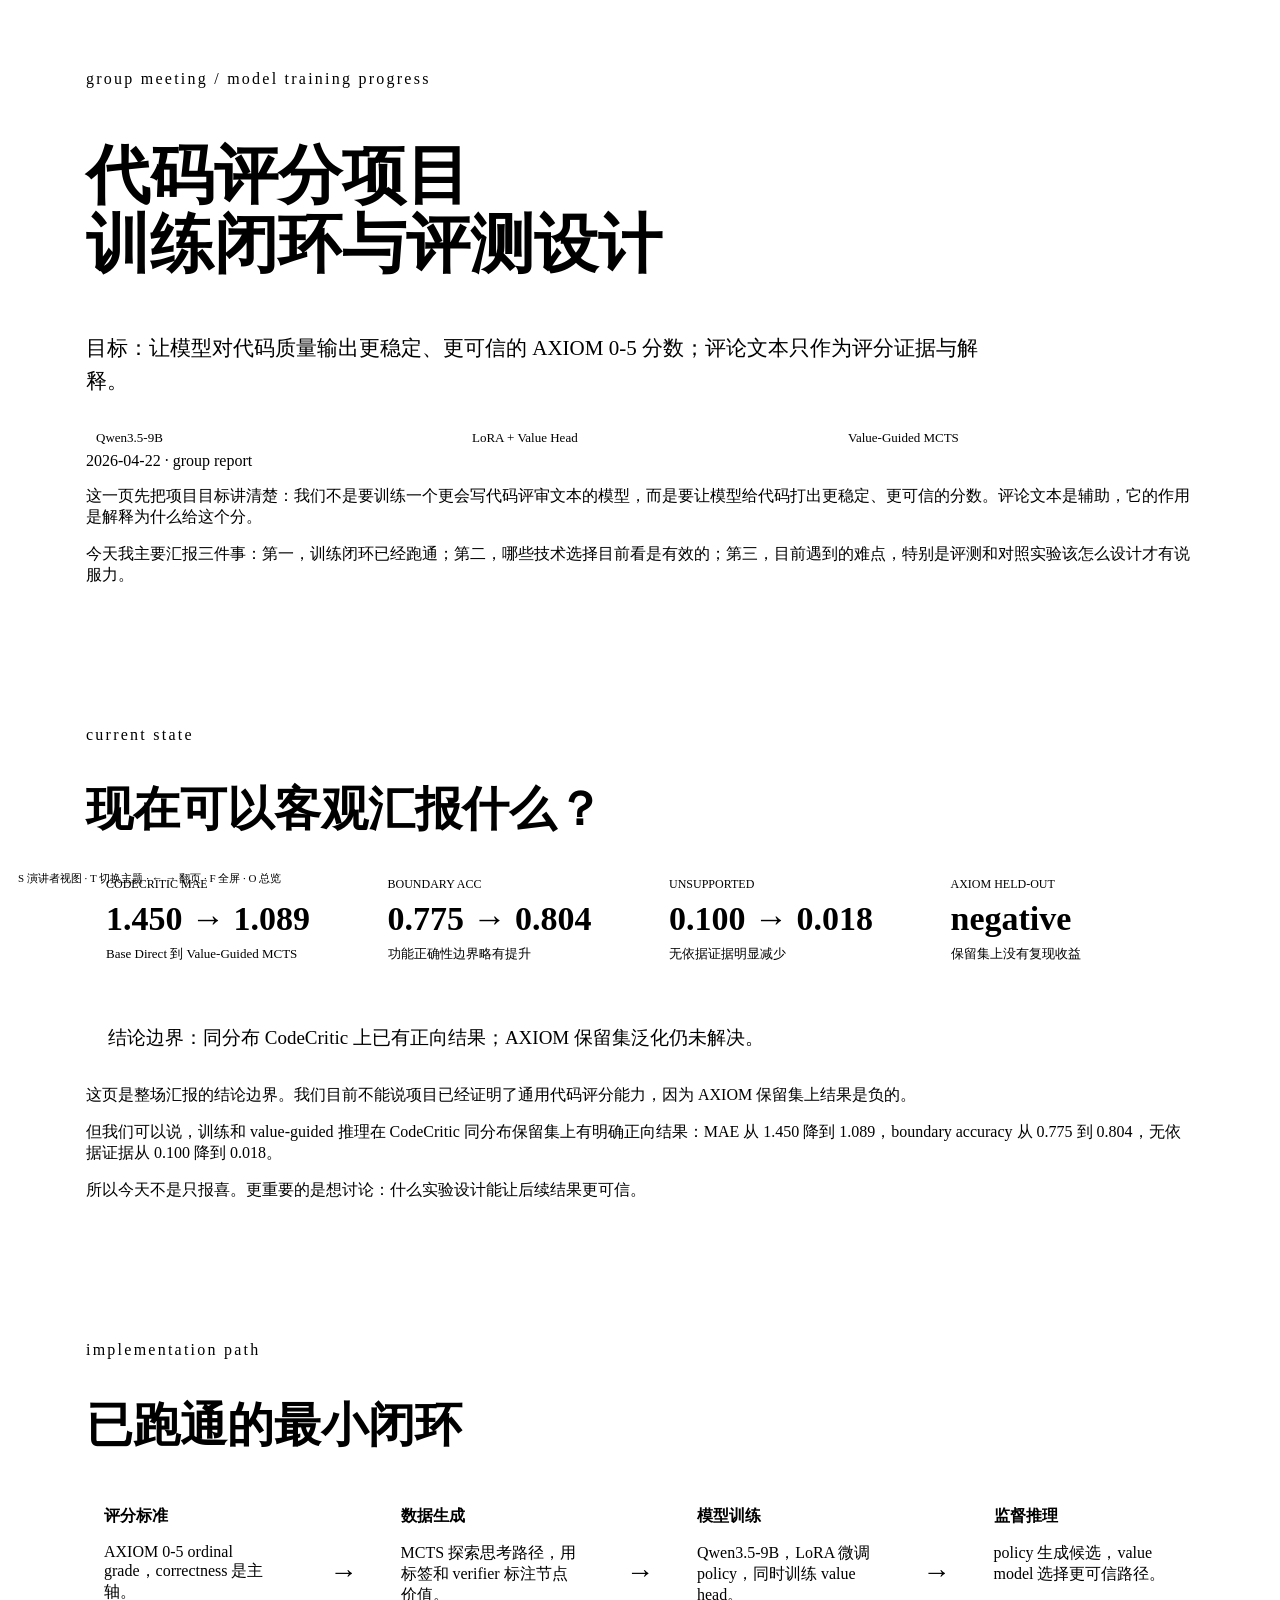
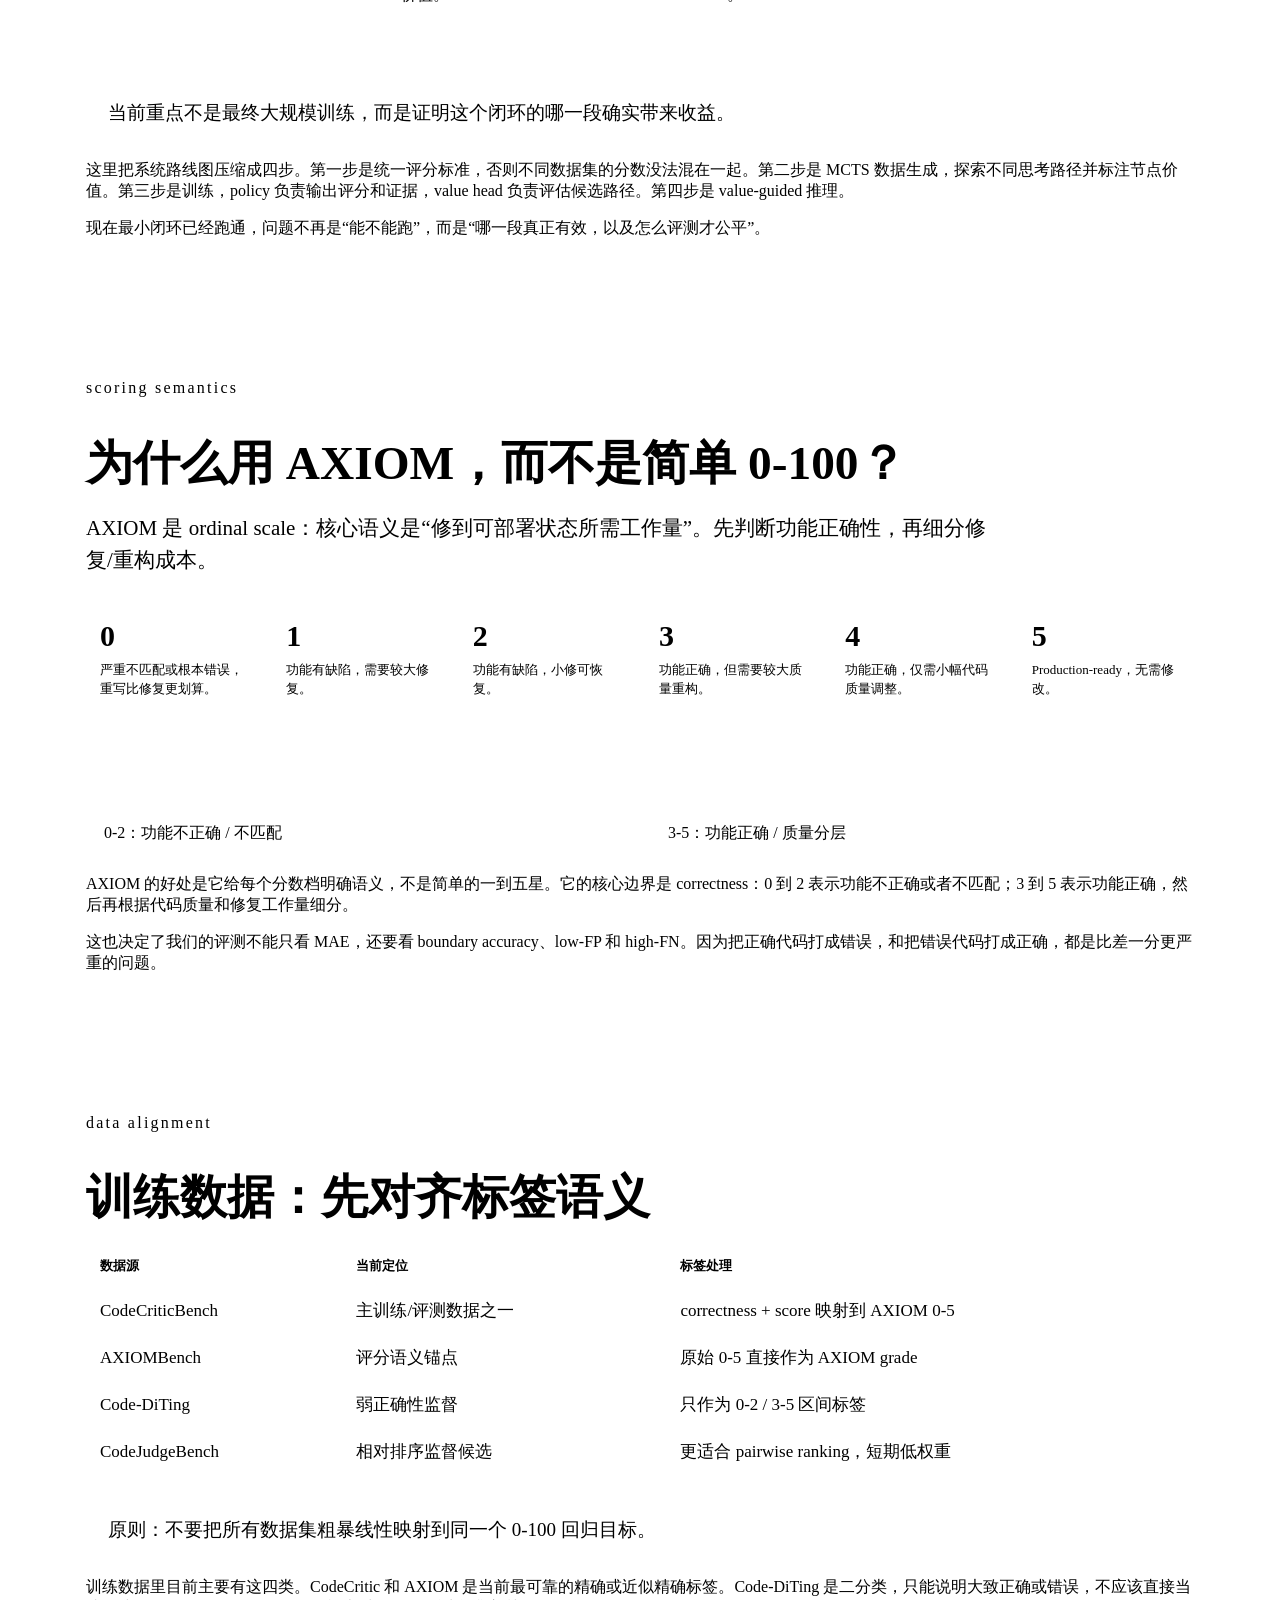
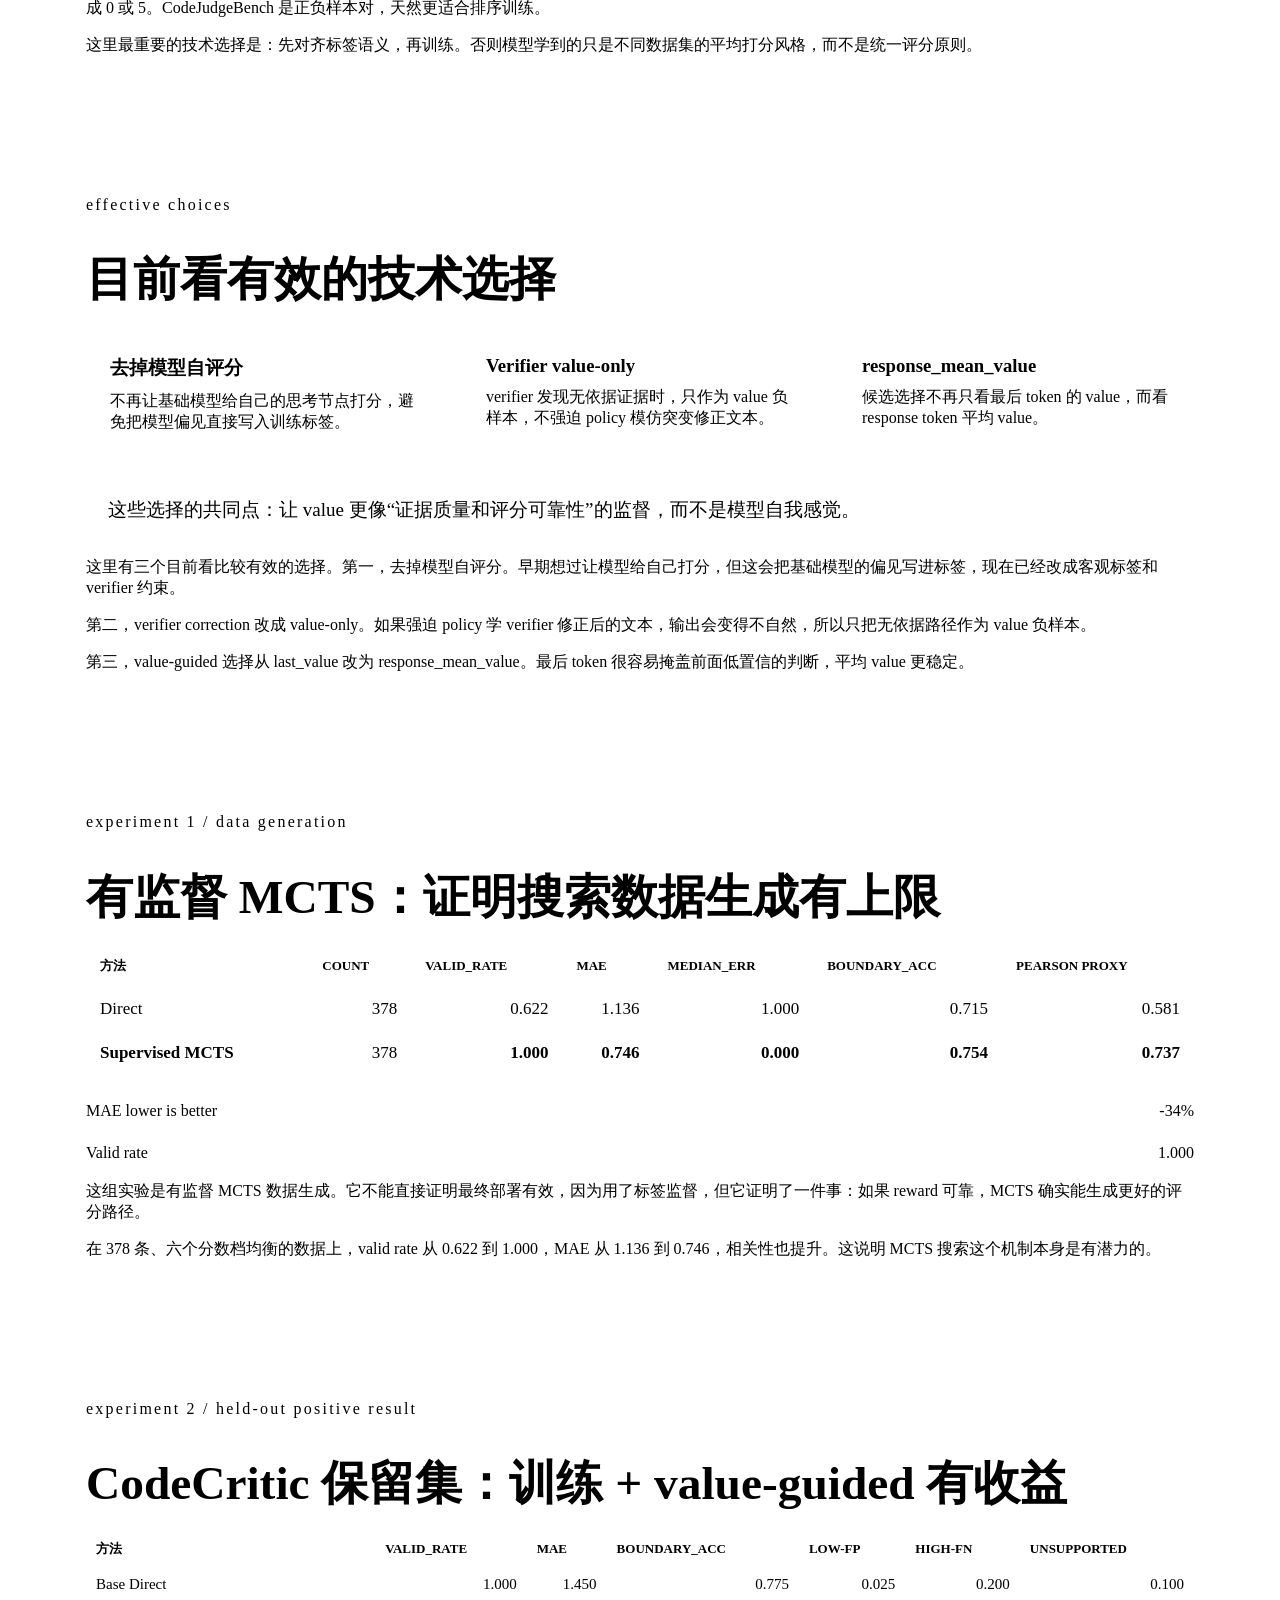
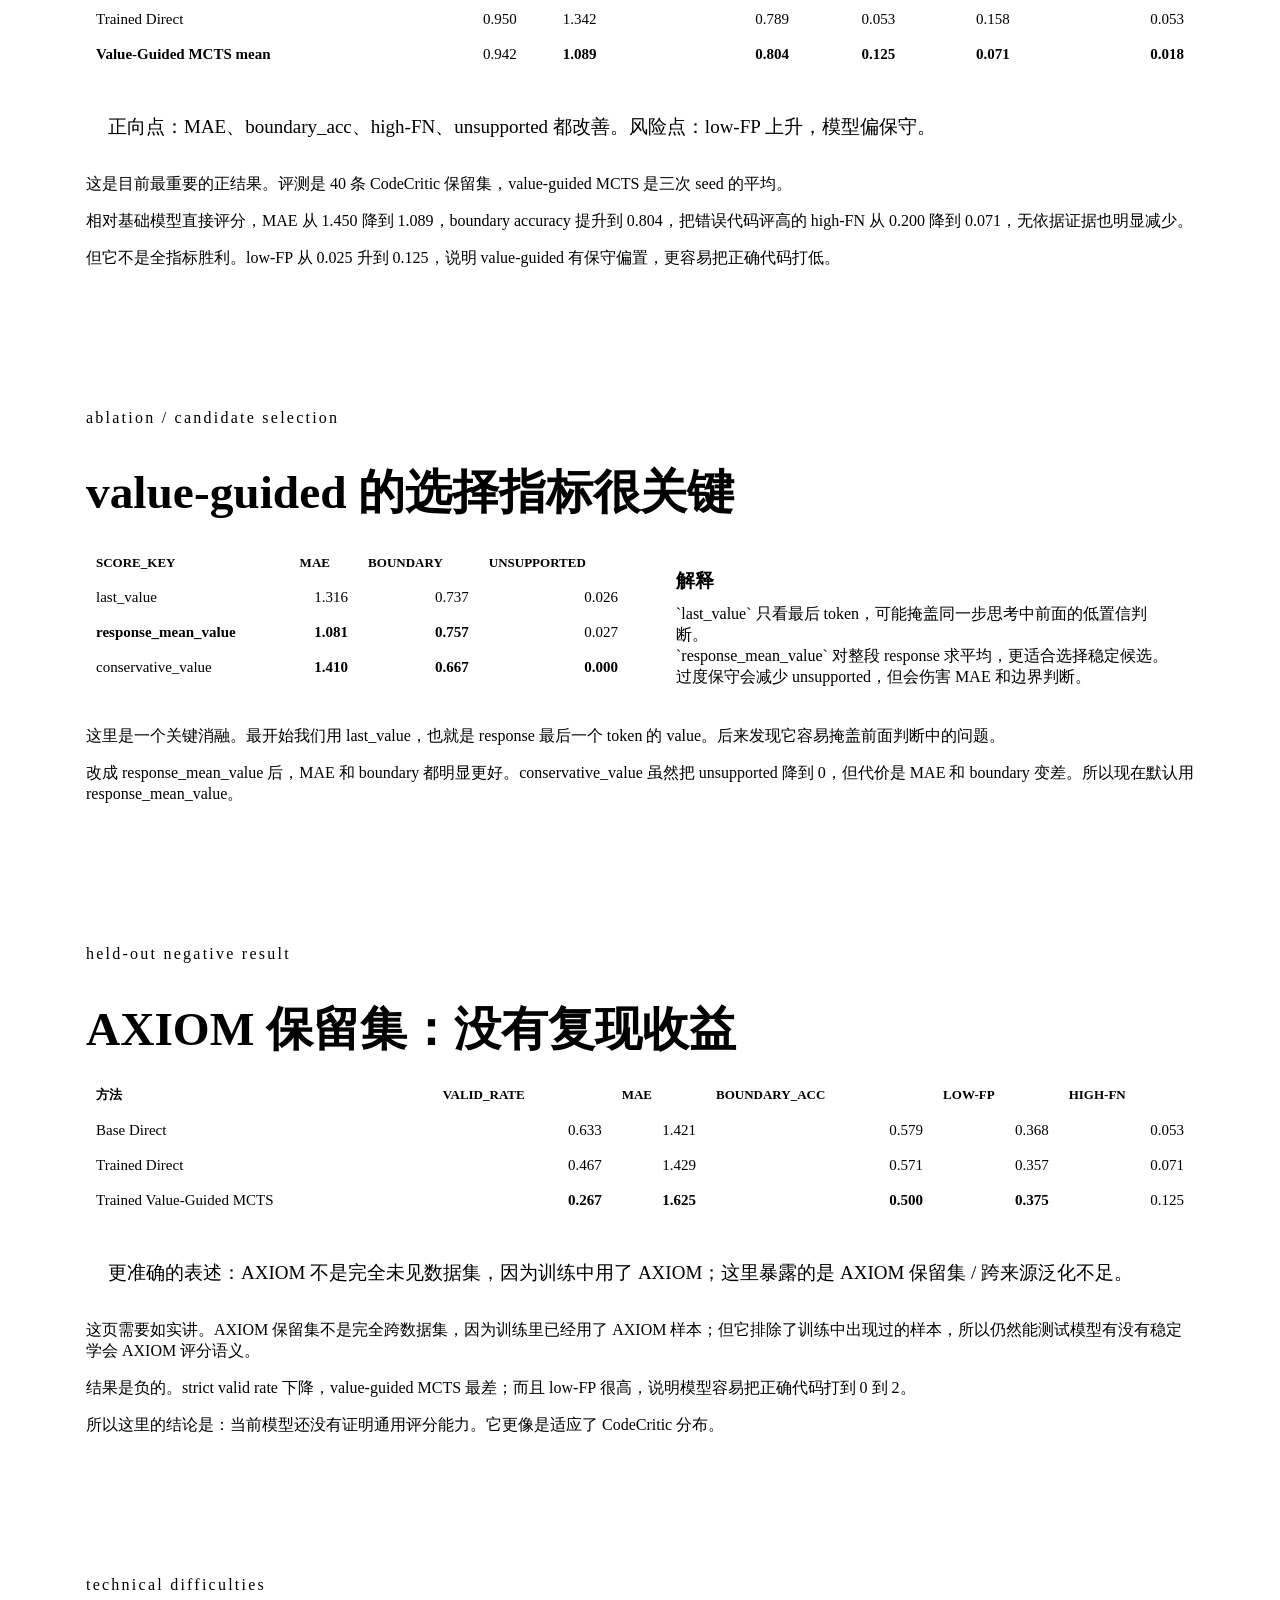
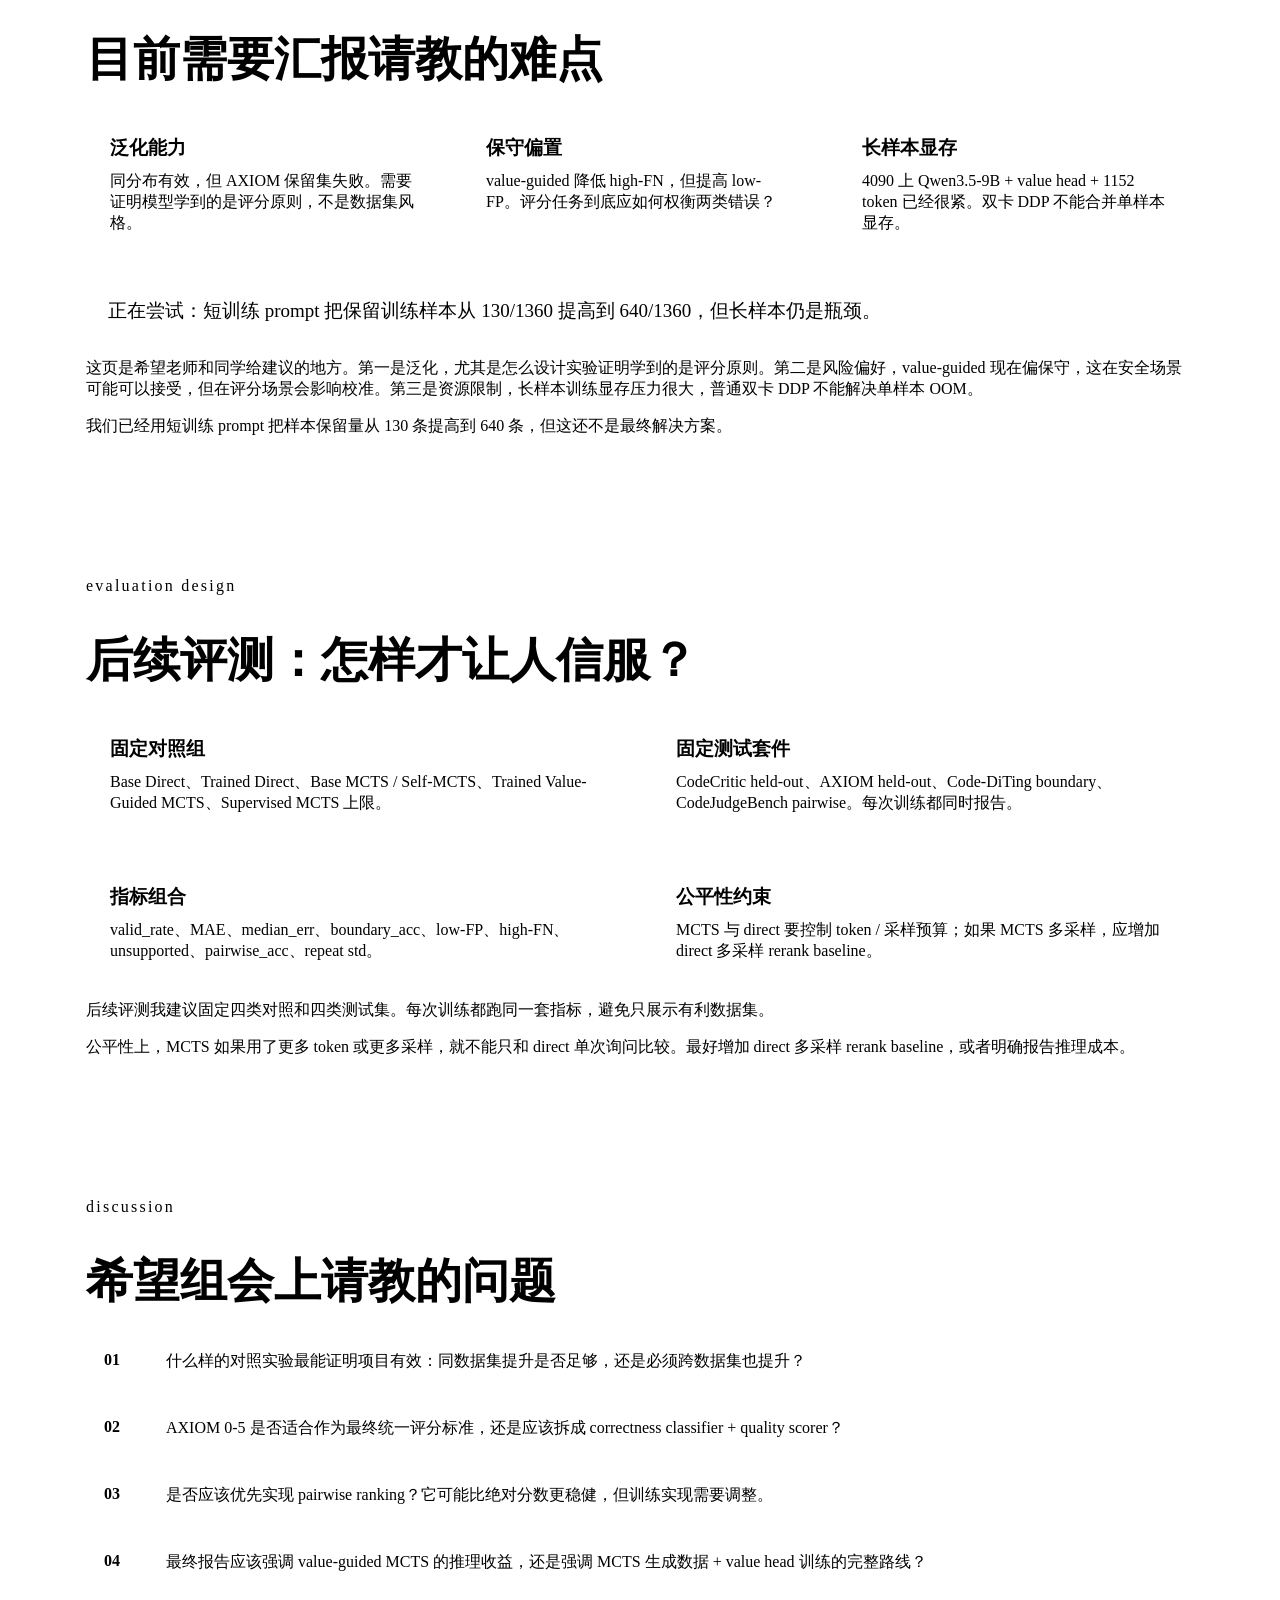
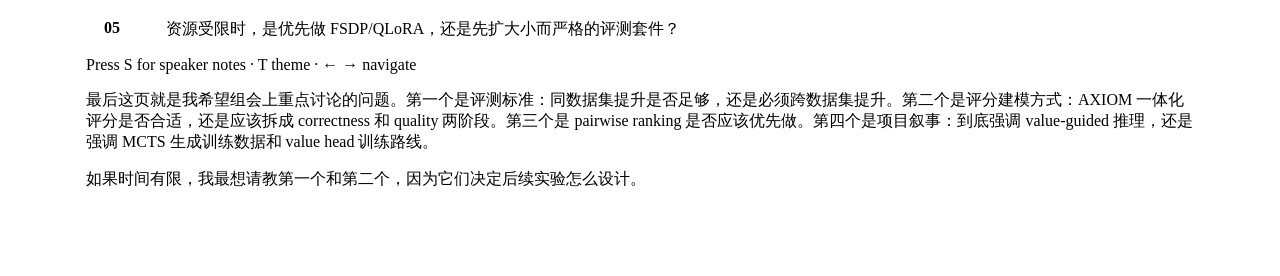
==== docs/group_meeting_slides_20260422/index.html @ 683f6114 "docs: add group meeting html slides" ====
<!DOCTYPE html>
<html lang="zh-CN" data-themes="engineering-whiteprint,corporate-clean,academic-paper,blueprint,tokyo-night">
<head>
<meta charset="utf-8">
<meta name="viewport" content="width=device-width,initial-scale=1">
<title>代码评分项目组会汇报 · 2026-04-22</title>
<link rel="stylesheet" href="../../.agents/skills/html-ppt/assets/fonts.css">
<link rel="stylesheet" href="../../.agents/skills/html-ppt/assets/base.css">
<link rel="stylesheet" id="theme-link" href="../../.agents/skills/html-ppt/assets/themes/engineering-whiteprint.css">
<link rel="stylesheet" href="../../.agents/skills/html-ppt/assets/animations/animations.css">
<link rel="stylesheet" href="style.css">
</head>
<body class="tpl-code-score-report">
<div class="deck">

  <section class="slide" data-title="Cover">
    <p class="kicker">group meeting / model training progress</p>
    <h1 class="h1 anim-fade-up" data-anim="fade-up">代码评分项目<br><span class="gradient-text">训练闭环与评测设计</span></h1>
    <p class="lede mt-m">目标：让模型对代码质量输出更稳定、更可信的 AXIOM 0-5 分数；评论文本只作为评分证据与解释。</p>
    <div class="three-panel mt-l">
      <div class="tagline">Qwen3.5-9B</div>
      <div class="tagline">LoRA + Value Head</div>
      <div class="tagline">Value-Guided MCTS</div>
    </div>
    <div class="deck-footer">
      <span>2026-04-22 · group report</span>
      <span class="slide-number" data-current="1" data-total="13"></span>
    </div>
    <aside class="notes">
      <p>这一页先把项目目标讲清楚：我们不是要训练一个更会写代码评审文本的模型，而是要让模型给代码打出更稳定、更可信的分数。评论文本是辅助，它的作用是解释为什么给这个分。</p>
      <p>今天我主要汇报三件事：第一，训练闭环已经跑通；第二，哪些技术选择目前看是有效的；第三，目前遇到的难点，特别是评测和对照实验该怎么设计才有说服力。</p>
    </aside>
  </section>

  <section class="slide" data-title="Main Claim">
    <p class="kicker">current state</p>
    <h2 class="h2">现在可以客观汇报什么？</h2>
    <div class="metric-grid mt-l">
      <div class="metric">
        <div class="label">CodeCritic MAE</div>
        <div class="value good">1.450 → 1.089</div>
        <div class="delta">Base Direct 到 Value-Guided MCTS</div>
      </div>
      <div class="metric">
        <div class="label">Boundary Acc</div>
        <div class="value good">0.775 → 0.804</div>
        <div class="delta">功能正确性边界略有提升</div>
      </div>
      <div class="metric">
        <div class="label">Unsupported</div>
        <div class="value good">0.100 → 0.018</div>
        <div class="delta">无依据证据明显减少</div>
      </div>
      <div class="metric">
        <div class="label">AXIOM held-out</div>
        <div class="value danger">negative</div>
        <div class="delta">保留集上没有复现收益</div>
      </div>
    </div>
    <div class="callout ok">结论边界：同分布 CodeCritic 上已有正向结果；AXIOM 保留集泛化仍未解决。</div>
    <aside class="notes">
      <p>这页是整场汇报的结论边界。我们目前不能说项目已经证明了通用代码评分能力，因为 AXIOM 保留集上结果是负的。</p>
      <p>但我们可以说，训练和 value-guided 推理在 CodeCritic 同分布保留集上有明确正向结果：MAE 从 1.450 降到 1.089，boundary accuracy 从 0.775 到 0.804，无依据证据从 0.100 降到 0.018。</p>
      <p>所以今天不是只报喜。更重要的是想讨论：什么实验设计能让后续结果更可信。</p>
    </aside>
  </section>

  <section class="slide" data-title="Pipeline">
    <p class="kicker">implementation path</p>
    <h2 class="h2">已跑通的最小闭环</h2>
    <div class="flow">
      <div class="node">
        <b>评分标准</b>
        <p class="dim">AXIOM 0-5 ordinal grade，correctness 是主轴。</p>
      </div>
      <div class="arrow">→</div>
      <div class="node">
        <b>数据生成</b>
        <p class="dim">MCTS 探索思考路径，用标签和 verifier 标注节点价值。</p>
      </div>
      <div class="arrow">→</div>
      <div class="node">
        <b>模型训练</b>
        <p class="dim">Qwen3.5-9B，LoRA 微调 policy，同时训练 value head。</p>
      </div>
      <div class="arrow">→</div>
      <div class="node">
        <b>监督推理</b>
        <p class="dim">policy 生成候选，value model 选择更可信路径。</p>
      </div>
    </div>
    <div class="callout">当前重点不是最终大规模训练，而是证明这个闭环的哪一段确实带来收益。</div>
    <aside class="notes">
      <p>这里把系统路线图压缩成四步。第一步是统一评分标准，否则不同数据集的分数没法混在一起。第二步是 MCTS 数据生成，探索不同思考路径并标注节点价值。第三步是训练，policy 负责输出评分和证据，value head 负责评估候选路径。第四步是 value-guided 推理。</p>
      <p>现在最小闭环已经跑通，问题不再是“能不能跑”，而是“哪一段真正有效，以及怎么评测才公平”。</p>
    </aside>
  </section>

  <section class="slide" data-title="AXIOM">
    <p class="kicker">scoring semantics</p>
    <h2 class="h2">为什么用 AXIOM，而不是简单 0-100？</h2>
    <p class="lede">AXIOM 是 ordinal scale：核心语义是“修到可部署状态所需工作量”。先判断功能正确性，再细分修复/重构成本。</p>
    <div class="score-scale">
      <div class="grade"><strong>0</strong><p>严重不匹配或根本错误，重写比修复更划算。</p></div>
      <div class="grade"><strong>1</strong><p>功能有缺陷，需要较大修复。</p></div>
      <div class="grade"><strong>2</strong><p>功能有缺陷，小修可恢复。</p></div>
      <div class="grade"><strong>3</strong><p>功能正确，但需要较大质量重构。</p></div>
      <div class="grade"><strong>4</strong><p>功能正确，仅需小幅代码质量调整。</p></div>
      <div class="grade"><strong>5</strong><p>Production-ready，无需修改。</p></div>
    </div>
    <div class="boundary">
      <div class="wrong">0-2：功能不正确 / 不匹配</div>
      <div class="correct">3-5：功能正确 / 质量分层</div>
    </div>
    <aside class="notes">
      <p>AXIOM 的好处是它给每个分数档明确语义，不是简单的一到五星。它的核心边界是 correctness：0 到 2 表示功能不正确或者不匹配；3 到 5 表示功能正确，然后再根据代码质量和修复工作量细分。</p>
      <p>这也决定了我们的评测不能只看 MAE，还要看 boundary accuracy、low-FP 和 high-FN。因为把正确代码打成错误，和把错误代码打成正确，都是比差一分更严重的问题。</p>
    </aside>
  </section>

  <section class="slide" data-title="Training Data">
    <p class="kicker">data alignment</p>
    <h2 class="h2">训练数据：先对齐标签语义</h2>
    <table class="mt-l">
      <thead>
        <tr><th>数据源</th><th>当前定位</th><th>标签处理</th></tr>
      </thead>
      <tbody>
        <tr><td>CodeCriticBench</td><td>主训练/评测数据之一</td><td>correctness + score 映射到 AXIOM 0-5</td></tr>
        <tr><td>AXIOMBench</td><td>评分语义锚点</td><td>原始 0-5 直接作为 AXIOM grade</td></tr>
        <tr><td>Code-DiTing</td><td>弱正确性监督</td><td>只作为 0-2 / 3-5 区间标签</td></tr>
        <tr><td>CodeJudgeBench</td><td>相对排序监督候选</td><td>更适合 pairwise ranking，短期低权重</td></tr>
      </tbody>
    </table>
    <div class="callout">原则：不要把所有数据集粗暴线性映射到同一个 0-100 回归目标。</div>
    <aside class="notes">
      <p>训练数据里目前主要有这四类。CodeCritic 和 AXIOM 是当前最可靠的精确或近似精确标签。Code-DiTing 是二分类，只能说明大致正确或错误，不应该直接当成 0 或 5。CodeJudgeBench 是正负样本对，天然更适合排序训练。</p>
      <p>这里最重要的技术选择是：先对齐标签语义，再训练。否则模型学到的只是不同数据集的平均打分风格，而不是统一评分原则。</p>
    </aside>
  </section>

  <section class="slide" data-title="Effective Choices">
    <p class="kicker">effective choices</p>
    <h2 class="h2">目前看有效的技术选择</h2>
    <div class="three-panel">
      <div class="card">
        <h3>去掉模型自评分</h3>
        <p class="dim">不再让基础模型给自己的思考节点打分，避免把模型偏见直接写入训练标签。</p>
      </div>
      <div class="card">
        <h3>Verifier value-only</h3>
        <p class="dim">verifier 发现无依据证据时，只作为 value 负样本，不强迫 policy 模仿突变修正文本。</p>
      </div>
      <div class="card">
        <h3>response_mean_value</h3>
        <p class="dim">候选选择不再只看最后 token 的 value，而看 response token 平均 value。</p>
      </div>
    </div>
    <div class="callout ok">这些选择的共同点：让 value 更像“证据质量和评分可靠性”的监督，而不是模型自我感觉。</div>
    <aside class="notes">
      <p>这里有三个目前看比较有效的选择。第一，去掉模型自评分。早期想过让模型给自己打分，但这会把基础模型的偏见写进标签，现在已经改成客观标签和 verifier 约束。</p>
      <p>第二，verifier correction 改成 value-only。如果强迫 policy 学 verifier 修正后的文本，输出会变得不自然，所以只把无依据路径作为 value 负样本。</p>
      <p>第三，value-guided 选择从 last_value 改为 response_mean_value。最后 token 很容易掩盖前面低置信的判断，平均 value 更稳定。</p>
    </aside>
  </section>

  <section class="slide" data-title="Supervised MCTS">
    <p class="kicker">experiment 1 / data generation</p>
    <h2 class="h2">有监督 MCTS：证明搜索数据生成有上限</h2>
    <table class="mt-l">
      <thead>
        <tr><th>方法</th><th>count</th><th>valid_rate</th><th>MAE</th><th>median_err</th><th>boundary_acc</th><th>Pearson proxy</th></tr>
      </thead>
      <tbody>
        <tr><td>Direct</td><td class="num">378</td><td class="num">0.622</td><td class="num">1.136</td><td class="num">1.000</td><td class="num">0.715</td><td class="num">0.581</td></tr>
        <tr><td><b>Supervised MCTS</b></td><td class="num">378</td><td class="num good">1.000</td><td class="num good">0.746</td><td class="num good">0.000</td><td class="num good">0.754</td><td class="num good">0.737</td></tr>
      </tbody>
    </table>
    <div class="bar-list">
      <div class="bar-row"><div class="name">MAE lower is better</div><div class="bar-track"><div class="bar goodbar" style="width:65.7%"></div></div><div class="bar-value">-34%</div></div>
      <div class="bar-row"><div class="name">Valid rate</div><div class="bar-track"><div class="bar goodbar" style="width:100%"></div></div><div class="bar-value">1.000</div></div>
    </div>
    <aside class="notes">
      <p>这组实验是有监督 MCTS 数据生成。它不能直接证明最终部署有效，因为用了标签监督，但它证明了一件事：如果 reward 可靠，MCTS 确实能生成更好的评分路径。</p>
      <p>在 378 条、六个分数档均衡的数据上，valid rate 从 0.622 到 1.000，MAE 从 1.136 到 0.746，相关性也提升。这说明 MCTS 搜索这个机制本身是有潜力的。</p>
    </aside>
  </section>

  <section class="slide" data-title="CodeCritic Results">
    <p class="kicker">experiment 2 / held-out positive result</p>
    <h2 class="h2">CodeCritic 保留集：训练 + value-guided 有收益</h2>
    <table class="compact-table mt-l">
      <thead>
        <tr><th>方法</th><th>valid_rate</th><th>MAE</th><th>boundary_acc</th><th>low-FP</th><th>high-FN</th><th>unsupported</th></tr>
      </thead>
      <tbody>
        <tr><td>Base Direct</td><td class="num">1.000</td><td class="num">1.450</td><td class="num">0.775</td><td class="num">0.025</td><td class="num">0.200</td><td class="num">0.100</td></tr>
        <tr><td>Trained Direct</td><td class="num">0.950</td><td class="num">1.342</td><td class="num">0.789</td><td class="num">0.053</td><td class="num">0.158</td><td class="num">0.053</td></tr>
        <tr><td><b>Value-Guided MCTS mean</b></td><td class="num">0.942</td><td class="num good">1.089</td><td class="num good">0.804</td><td class="num danger">0.125</td><td class="num good">0.071</td><td class="num good">0.018</td></tr>
      </tbody>
    </table>
    <div class="callout ok">正向点：MAE、boundary_acc、high-FN、unsupported 都改善。风险点：low-FP 上升，模型偏保守。</div>
    <aside class="notes">
      <p>这是目前最重要的正结果。评测是 40 条 CodeCritic 保留集，value-guided MCTS 是三次 seed 的平均。</p>
      <p>相对基础模型直接评分，MAE 从 1.450 降到 1.089，boundary accuracy 提升到 0.804，把错误代码评高的 high-FN 从 0.200 降到 0.071，无依据证据也明显减少。</p>
      <p>但它不是全指标胜利。low-FP 从 0.025 升到 0.125，说明 value-guided 有保守偏置，更容易把正确代码打低。</p>
    </aside>
  </section>

  <section class="slide" data-title="Value Score Key">
    <p class="kicker">ablation / candidate selection</p>
    <h2 class="h2">value-guided 的选择指标很关键</h2>
    <div class="two-panel">
      <div>
        <table class="compact-table">
          <thead>
            <tr><th>score_key</th><th>MAE</th><th>boundary</th><th>unsupported</th></tr>
          </thead>
          <tbody>
            <tr><td>last_value</td><td class="num">1.316</td><td class="num">0.737</td><td class="num">0.026</td></tr>
            <tr><td><b>response_mean_value</b></td><td class="num good">1.081</td><td class="num good">0.757</td><td class="num">0.027</td></tr>
            <tr><td>conservative_value</td><td class="num danger">1.410</td><td class="num danger">0.667</td><td class="num good">0.000</td></tr>
          </tbody>
        </table>
      </div>
      <div class="card">
        <h3>解释</h3>
        <p class="dim">`last_value` 只看最后 token，可能掩盖同一步思考中前面的低置信判断。</p>
        <p class="dim mt-m">`response_mean_value` 对整段 response 求平均，更适合选择稳定候选。</p>
        <p class="dim mt-m">过度保守会减少 unsupported，但会伤害 MAE 和边界判断。</p>
      </div>
    </div>
    <aside class="notes">
      <p>这里是一个关键消融。最开始我们用 last_value，也就是 response 最后一个 token 的 value。后来发现它容易掩盖前面判断中的问题。</p>
      <p>改成 response_mean_value 后，MAE 和 boundary 都明显更好。conservative_value 虽然把 unsupported 降到 0，但代价是 MAE 和 boundary 变差。所以现在默认用 response_mean_value。</p>
    </aside>
  </section>

  <section class="slide" data-title="AXIOM Negative">
    <p class="kicker">held-out negative result</p>
    <h2 class="h2">AXIOM 保留集：没有复现收益</h2>
    <table class="compact-table mt-l">
      <thead>
        <tr><th>方法</th><th>valid_rate</th><th>MAE</th><th>boundary_acc</th><th>low-FP</th><th>high-FN</th></tr>
      </thead>
      <tbody>
        <tr><td>Base Direct</td><td class="num">0.633</td><td class="num">1.421</td><td class="num">0.579</td><td class="num">0.368</td><td class="num">0.053</td></tr>
        <tr><td>Trained Direct</td><td class="num">0.467</td><td class="num">1.429</td><td class="num">0.571</td><td class="num">0.357</td><td class="num">0.071</td></tr>
        <tr><td>Trained Value-Guided MCTS</td><td class="num danger">0.267</td><td class="num danger">1.625</td><td class="num danger">0.500</td><td class="num danger">0.375</td><td class="num">0.125</td></tr>
      </tbody>
    </table>
    <div class="callout risk">更准确的表述：AXIOM 不是完全未见数据集，因为训练中用了 AXIOM；这里暴露的是 AXIOM 保留集 / 跨来源泛化不足。</div>
    <aside class="notes">
      <p>这页需要如实讲。AXIOM 保留集不是完全跨数据集，因为训练里已经用了 AXIOM 样本；但它排除了训练中出现过的样本，所以仍然能测试模型有没有稳定学会 AXIOM 评分语义。</p>
      <p>结果是负的。strict valid rate 下降，value-guided MCTS 最差；而且 low-FP 很高，说明模型容易把正确代码打到 0 到 2。</p>
      <p>所以这里的结论是：当前模型还没有证明通用评分能力。它更像是适应了 CodeCritic 分布。</p>
    </aside>
  </section>

  <section class="slide" data-title="Difficulties">
    <p class="kicker">technical difficulties</p>
    <h2 class="h2">目前需要汇报请教的难点</h2>
    <div class="three-panel">
      <div class="card">
        <h3>泛化能力</h3>
        <p class="dim">同分布有效，但 AXIOM 保留集失败。需要证明模型学到的是评分原则，不是数据集风格。</p>
      </div>
      <div class="card">
        <h3>保守偏置</h3>
        <p class="dim">value-guided 降低 high-FN，但提高 low-FP。评分任务到底应如何权衡两类错误？</p>
      </div>
      <div class="card">
        <h3>长样本显存</h3>
        <p class="dim">4090 上 Qwen3.5-9B + value head + 1152 token 已经很紧。双卡 DDP 不能合并单样本显存。</p>
      </div>
    </div>
    <div class="callout">正在尝试：短训练 prompt 把保留训练样本从 130/1360 提高到 640/1360，但长样本仍是瓶颈。</div>
    <aside class="notes">
      <p>这页是希望老师和同学给建议的地方。第一是泛化，尤其是怎么设计实验证明学到的是评分原则。第二是风险偏好，value-guided 现在偏保守，这在安全场景可能可以接受，但在评分场景会影响校准。第三是资源限制，长样本训练显存压力很大，普通双卡 DDP 不能解决单样本 OOM。</p>
      <p>我们已经用短训练 prompt 把样本保留量从 130 条提高到 640 条，但这还不是最终解决方案。</p>
    </aside>
  </section>

  <section class="slide" data-title="Evaluation Plan">
    <p class="kicker">evaluation design</p>
    <h2 class="h2">后续评测：怎样才让人信服？</h2>
    <div class="two-panel">
      <div class="card">
        <h3>固定对照组</h3>
        <p class="dim">Base Direct、Trained Direct、Base MCTS / Self-MCTS、Trained Value-Guided MCTS、Supervised MCTS 上限。</p>
      </div>
      <div class="card">
        <h3>固定测试套件</h3>
        <p class="dim">CodeCritic held-out、AXIOM held-out、Code-DiTing boundary、CodeJudgeBench pairwise。每次训练都同时报告。</p>
      </div>
    </div>
    <div class="two-panel">
      <div class="card">
        <h3>指标组合</h3>
        <p class="dim">valid_rate、MAE、median_err、boundary_acc、low-FP、high-FN、unsupported、pairwise_acc、repeat std。</p>
      </div>
      <div class="card">
        <h3>公平性约束</h3>
        <p class="dim">MCTS 与 direct 要控制 token / 采样预算；如果 MCTS 多采样，应增加 direct 多采样 rerank baseline。</p>
      </div>
    </div>
    <aside class="notes">
      <p>后续评测我建议固定四类对照和四类测试集。每次训练都跑同一套指标，避免只展示有利数据集。</p>
      <p>公平性上，MCTS 如果用了更多 token 或更多采样，就不能只和 direct 单次询问比较。最好增加 direct 多采样 rerank baseline，或者明确报告推理成本。</p>
    </aside>
  </section>

  <section class="slide" data-title="Questions">
    <p class="kicker">discussion</p>
    <h2 class="h2">希望组会上请教的问题</h2>
    <div class="question-list">
      <div class="question">什么样的对照实验最能证明项目有效：同数据集提升是否足够，还是必须跨数据集也提升？</div>
      <div class="question">AXIOM 0-5 是否适合作为最终统一评分标准，还是应该拆成 correctness classifier + quality scorer？</div>
      <div class="question">是否应该优先实现 pairwise ranking？它可能比绝对分数更稳健，但训练实现需要调整。</div>
      <div class="question">最终报告应该强调 value-guided MCTS 的推理收益，还是强调 MCTS 生成数据 + value head 训练的完整路线？</div>
      <div class="question">资源受限时，是优先做 FSDP/QLoRA，还是先扩大小而严格的评测套件？</div>
    </div>
    <div class="deck-footer">
      <span>Press S for speaker notes · T theme · ← → navigate</span>
      <span class="slide-number" data-current="13" data-total="13"></span>
    </div>
    <aside class="notes">
      <p>最后这页就是我希望组会上重点讨论的问题。第一个是评测标准：同数据集提升是否足够，还是必须跨数据集提升。第二个是评分建模方式：AXIOM 一体化评分是否合适，还是应该拆成 correctness 和 quality 两阶段。第三个是 pairwise ranking 是否应该优先做。第四个是项目叙事：到底强调 value-guided 推理，还是强调 MCTS 生成训练数据和 value head 训练路线。</p>
      <p>如果时间有限，我最想请教第一个和第二个，因为它们决定后续实验怎么设计。</p>
    </aside>
  </section>

</div>

<div class="footer-hint">S 演讲者视图 · T 切换主题 · ← → 翻页 · F 全屏 · O 总览</div>
<script src="../../.agents/skills/html-ppt/assets/runtime.js"></script>
</body>
</html>
---- docs/group_meeting_slides_20260422/style.css ----
/* Group meeting deck scoped styles. Built on html-ppt base/theme tokens. */

.tpl-code-score-report .slide {
  padding: 62px 78px;
}

.tpl-code-score-report .kicker {
  font-family: var(--font-mono);
  letter-spacing: .14em;
  color: var(--accent-2);
  margin: 0 0 14px;
}

.tpl-code-score-report .h1 {
  font-size: clamp(44px, 5vw, 68px);
  line-height: 1.08;
  max-width: 980px;
}

.tpl-code-score-report .h2 {
  font-size: clamp(34px, 3.7vw, 50px);
  line-height: 1.14;
  margin-bottom: 20px;
}

.tpl-code-score-report .lede {
  font-size: 21px;
  line-height: 1.55;
  max-width: 920px;
}

.tpl-code-score-report .accent {
  color: var(--accent-2);
  font-weight: 760;
}

.tpl-code-score-report .danger {
  color: var(--bad);
  font-weight: 760;
}

.tpl-code-score-report .good {
  color: var(--good);
  font-weight: 760;
}

.tpl-code-score-report .mono {
  font-family: var(--font-mono);
}

.tpl-code-score-report .micro {
  font-size: 12px;
  letter-spacing: .08em;
  text-transform: uppercase;
  color: var(--text-3);
}

.tpl-code-score-report .subtitle {
  font-size: 18px;
  color: var(--text-2);
  margin-top: 14px;
}

.tpl-code-score-report .card {
  padding: 22px 24px;
}

.tpl-code-score-report .card h3,
.tpl-code-score-report .card h4 {
  margin: 0 0 10px;
}

.tpl-code-score-report .card p {
  margin: 0;
}

.tpl-code-score-report .metric-grid {
  display: grid;
  grid-template-columns: repeat(4, 1fr);
  gap: 18px;
}

.tpl-code-score-report .metric {
  border: 1px solid var(--border-strong);
  background: color-mix(in srgb, var(--surface) 90%, transparent);
  padding: 20px;
}

.tpl-code-score-report .metric .label {
  font-family: var(--font-mono);
  color: var(--text-3);
  font-size: 12px;
  text-transform: uppercase;
}

.tpl-code-score-report .metric .value {
  font-family: var(--font-mono);
  font-size: 34px;
  line-height: 1.1;
  margin-top: 8px;
  color: var(--text-1);
}

.tpl-code-score-report .metric .delta {
  font-size: 13px;
  margin-top: 8px;
  color: var(--text-2);
}

.tpl-code-score-report .flow {
  display: grid;
  grid-template-columns: 1fr 54px 1fr 54px 1fr 54px 1fr;
  align-items: stretch;
  gap: 12px;
  margin-top: 34px;
}

.tpl-code-score-report .flow .node {
  border: 1px solid var(--border-strong);
  background: var(--surface);
  padding: 20px 18px;
  min-height: 132px;
}

.tpl-code-score-report .flow .arrow {
  display: flex;
  align-items: center;
  justify-content: center;
  color: var(--accent-2);
  font-size: 28px;
  font-family: var(--font-mono);
}

.tpl-code-score-report .flow b {
  display: block;
  margin-bottom: 8px;
}

.tpl-code-score-report .score-scale {
  display: grid;
  grid-template-columns: repeat(6, 1fr);
  gap: 10px;
  margin-top: 26px;
}

.tpl-code-score-report .grade {
  border: 1px solid var(--border-strong);
  background: var(--surface);
  padding: 16px 14px;
  min-height: 150px;
}

.tpl-code-score-report .grade strong {
  display: block;
  font-family: var(--font-mono);
  font-size: 30px;
  margin-bottom: 8px;
}

.tpl-code-score-report .grade p {
  font-size: 13px;
  line-height: 1.45;
  margin: 0;
  color: var(--text-2);
}

.tpl-code-score-report .boundary {
  display: grid;
  grid-template-columns: 1fr 1fr;
  gap: 20px;
  margin-top: 24px;
}

.tpl-code-score-report .boundary .wrong,
.tpl-code-score-report .boundary .correct {
  padding: 14px 18px;
  border: 1px solid var(--border-strong);
  font-family: var(--font-mono);
}

.tpl-code-score-report .boundary .wrong {
  color: var(--bad);
}

.tpl-code-score-report .boundary .correct {
  color: var(--good);
}

.tpl-code-score-report table {
  width: 100%;
  border-collapse: collapse;
  font-size: 17px;
  background: color-mix(in srgb, var(--surface) 90%, transparent);
}

.tpl-code-score-report th,
.tpl-code-score-report td {
  border: 1px solid var(--border-strong);
  padding: 12px 14px;
  text-align: left;
  vertical-align: middle;
}

.tpl-code-score-report th {
  font-family: var(--font-mono);
  font-size: 13px;
  text-transform: uppercase;
  color: var(--text-2);
  background: var(--surface-2);
}

.tpl-code-score-report td.num {
  font-family: var(--font-mono);
  text-align: right;
}

.tpl-code-score-report .compact-table {
  font-size: 15px;
}

.tpl-code-score-report .compact-table th,
.tpl-code-score-report .compact-table td {
  padding: 9px 10px;
}

.tpl-code-score-report .bar-list {
  display: grid;
  gap: 18px;
  margin-top: 24px;
}

.tpl-code-score-report .bar-row {
  display: grid;
  grid-template-columns: 210px 1fr 80px;
  gap: 16px;
  align-items: center;
}

.tpl-code-score-report .bar-row .name {
  font-family: var(--font-mono);
  color: var(--text-2);
}

.tpl-code-score-report .bar-track {
  height: 24px;
  border: 1px solid var(--border-strong);
  background: var(--surface);
}

.tpl-code-score-report .bar {
  height: 100%;
  background: var(--accent-2);
}

.tpl-code-score-report .bar.goodbar {
  background: var(--good);
}

.tpl-code-score-report .bar.badbar {
  background: var(--bad);
}

.tpl-code-score-report .bar-value {
  font-family: var(--font-mono);
  text-align: right;
}

.tpl-code-score-report .two-panel {
  display: grid;
  grid-template-columns: 1fr 1fr;
  gap: 24px;
  margin-top: 26px;
}

.tpl-code-score-report .three-panel {
  display: grid;
  grid-template-columns: repeat(3, 1fr);
  gap: 20px;
  margin-top: 26px;
}

.tpl-code-score-report .question-list {
  counter-reset: q;
  display: grid;
  gap: 14px;
  margin-top: 26px;
}

.tpl-code-score-report .question {
  counter-increment: q;
  display: grid;
  grid-template-columns: 46px 1fr;
  gap: 16px;
  align-items: start;
  border: 1px solid var(--border-strong);
  background: var(--surface);
  padding: 16px 18px;
}

.tpl-code-score-report .question::before {
  content: counter(q, decimal-leading-zero);
  font-family: var(--font-mono);
  color: var(--accent-2);
  font-weight: 700;
}

.tpl-code-score-report .tagline {
  display: inline-flex;
  gap: 8px;
  align-items: center;
  font-family: var(--font-mono);
  font-size: 13px;
  padding: 6px 10px;
  border: 1px solid var(--border-strong);
  background: var(--surface);
}

.tpl-code-score-report .callout {
  border-left: 5px solid var(--accent-2);
  background: var(--surface);
  padding: 18px 22px;
  margin-top: 24px;
  font-size: 19px;
}

.tpl-code-score-report .risk {
  border-left-color: var(--bad);
}

.tpl-code-score-report .ok {
  border-left-color: var(--good);
}

.tpl-code-score-report .footer-hint {
  position: fixed;
  left: 18px;
  bottom: 14px;
  z-index: 30;
  font-family: var(--font-mono);
  font-size: 11px;
  color: color-mix(in srgb, var(--text-3) 78%, transparent);
  pointer-events: none;
}

@media (max-width: 960px) {
  .tpl-code-score-report .slide {
    padding: 42px;
  }
  .tpl-code-score-report .metric-grid,
  .tpl-code-score-report .three-panel,
  .tpl-code-score-report .two-panel,
  .tpl-code-score-report .score-scale,
  .tpl-code-score-report .flow {
    grid-template-columns: 1fr;
  }
  .tpl-code-score-report .flow .arrow {
    display: none;
  }
}
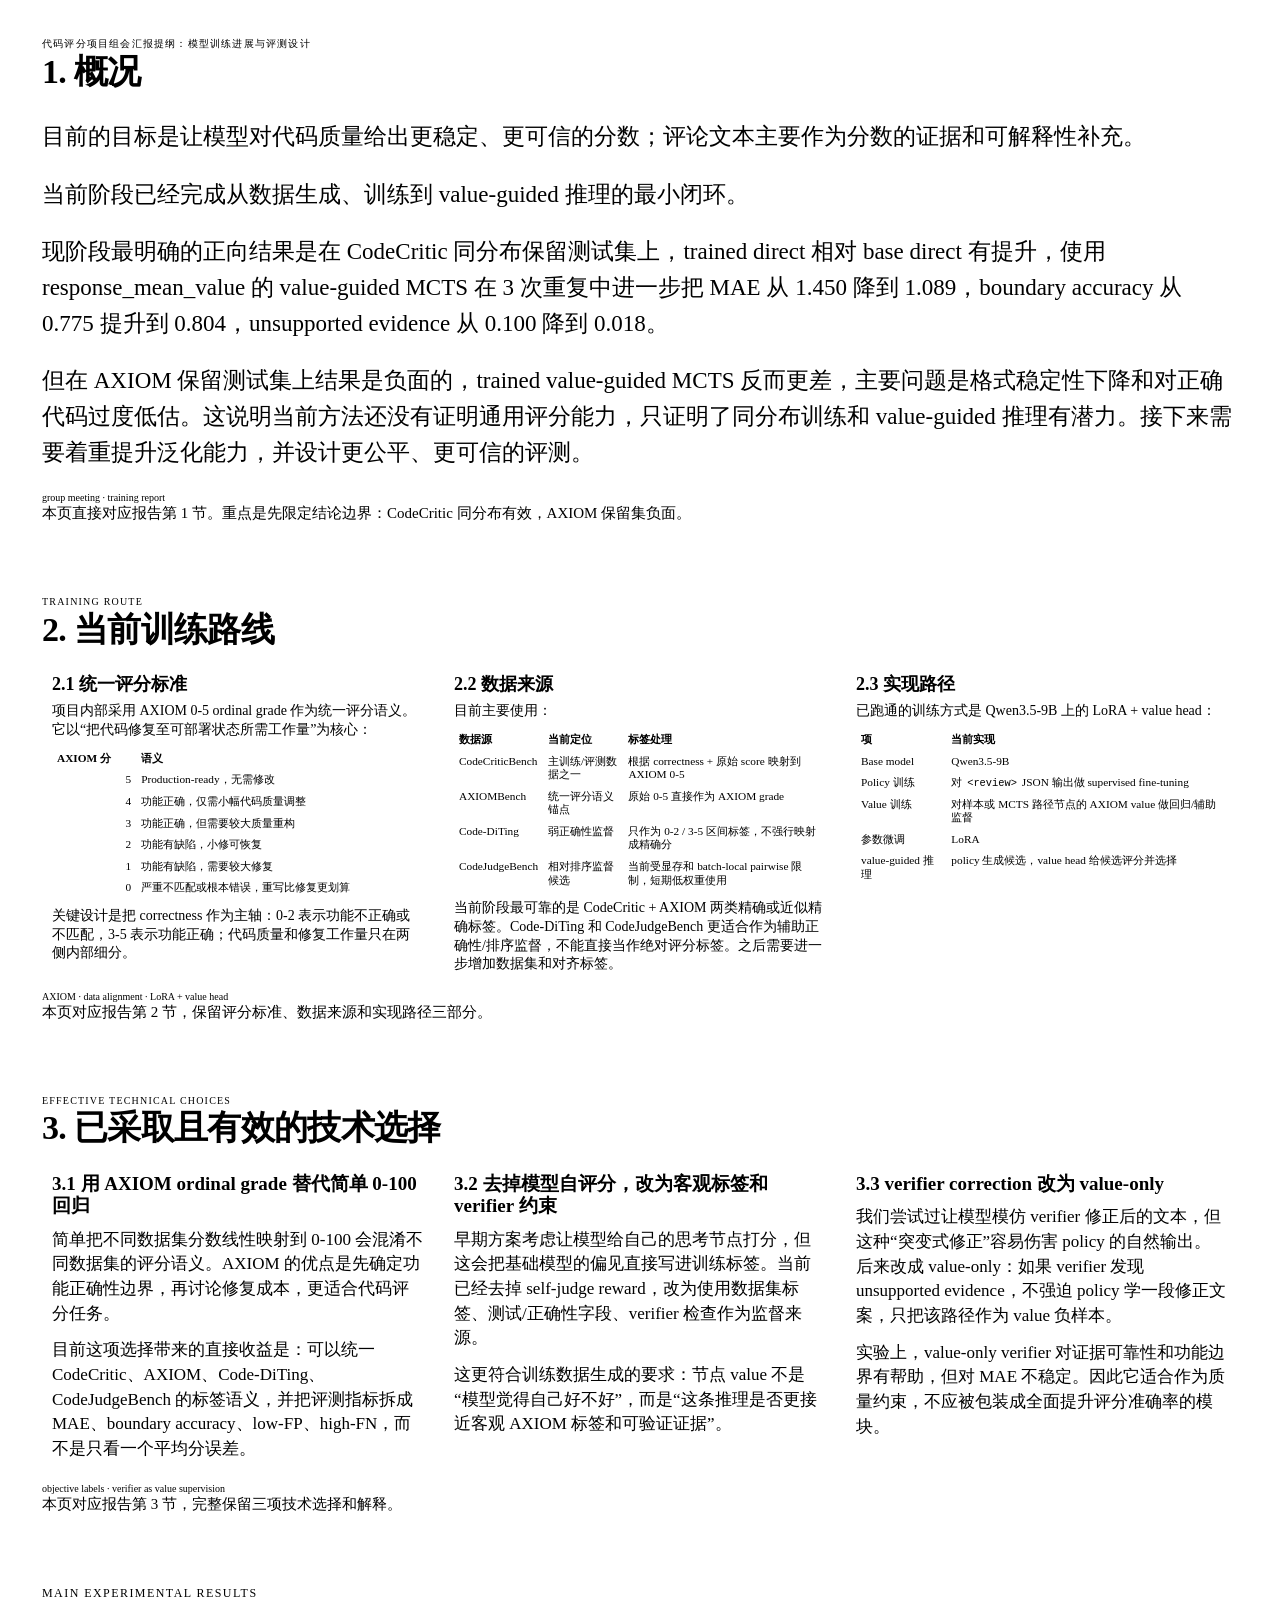
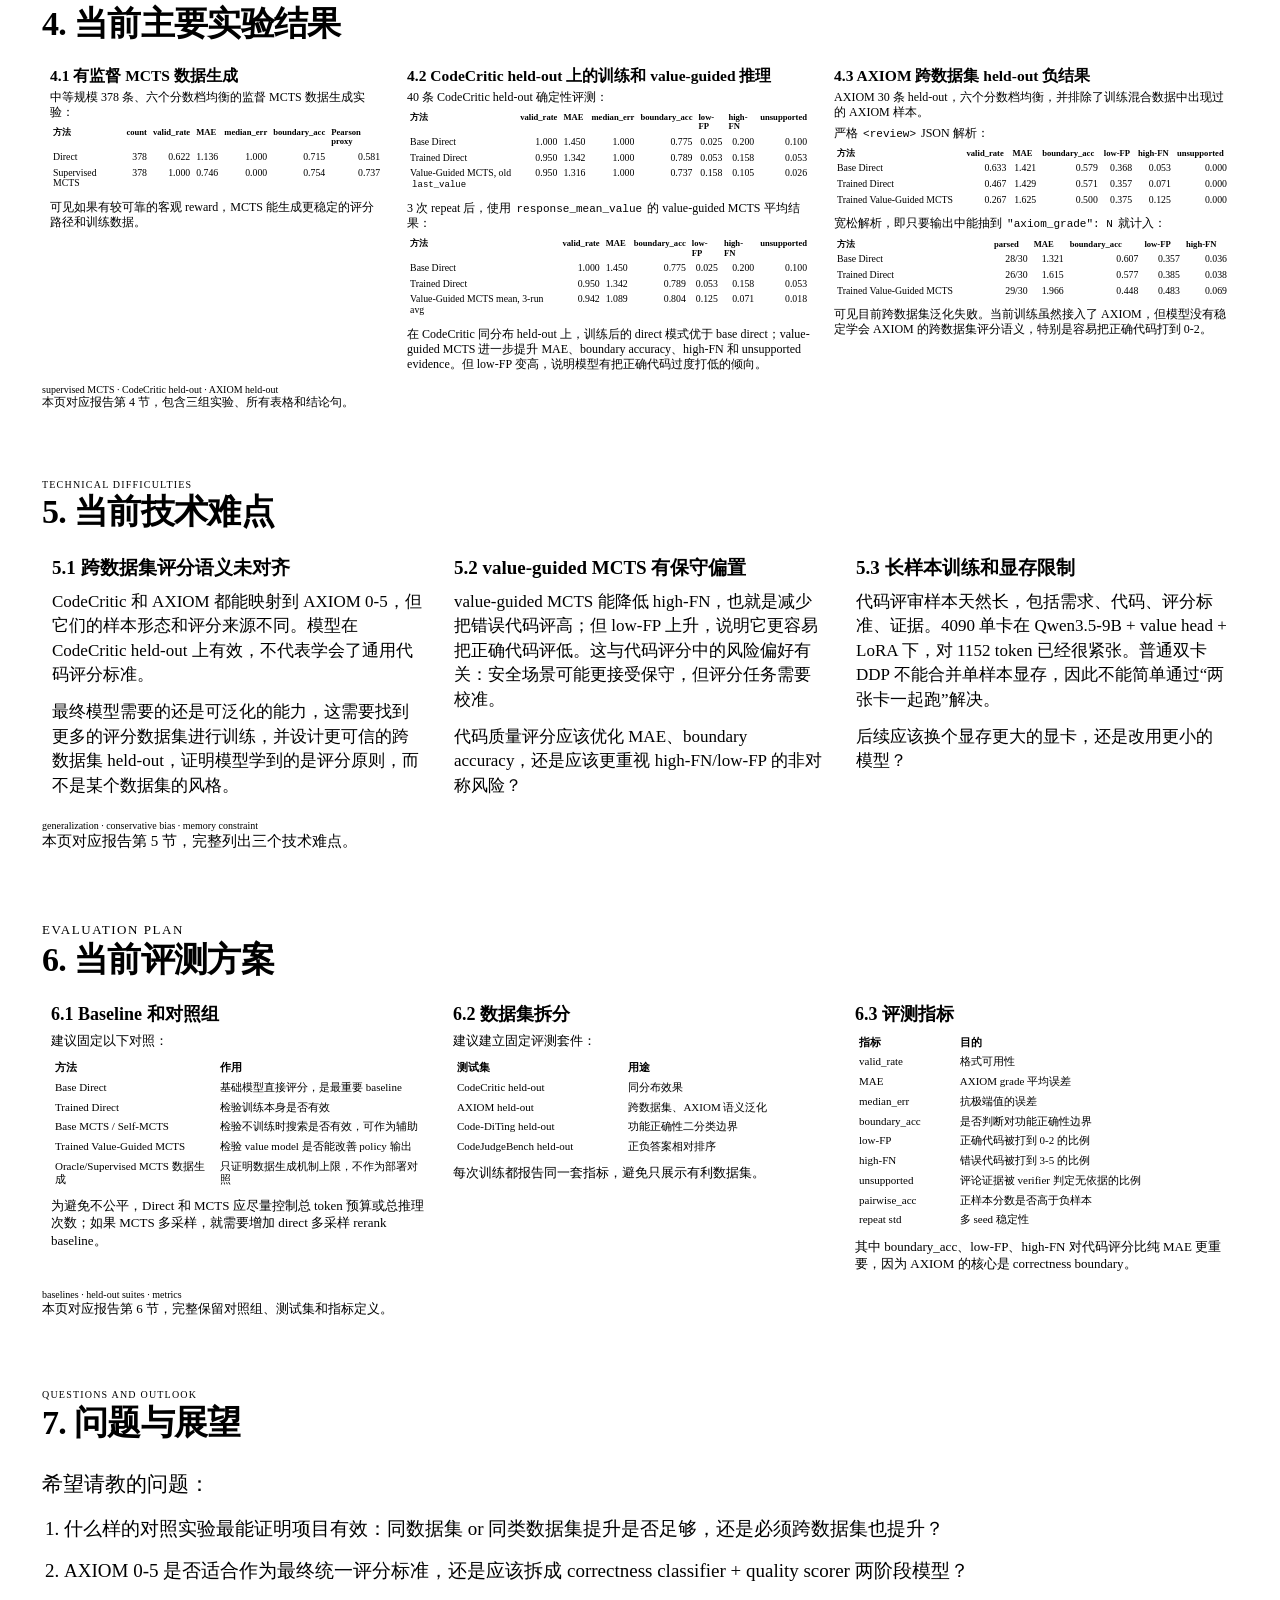
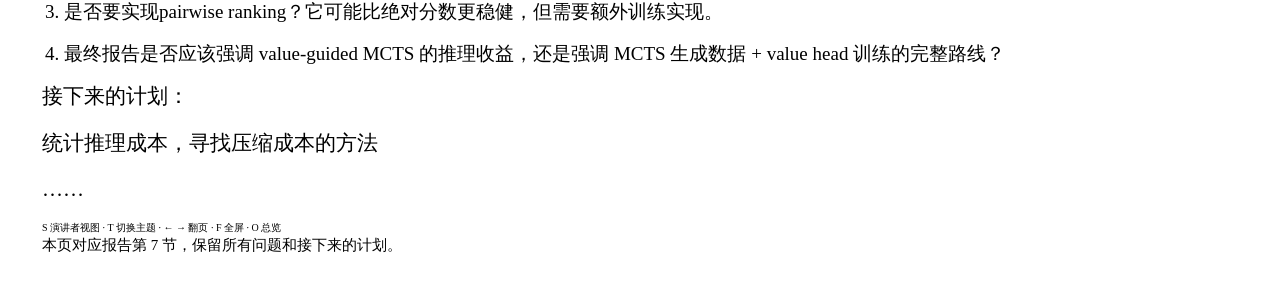
==== commit 901b5d0b: "docs: condense group meeting slides" ====
--- a/docs/group_meeting_slides_20260422/index.html
+++ b/docs/group_meeting_slides_20260422/index.html
@@ -3,336 +3,286 @@
 <head>
 <meta charset="utf-8">
 <meta name="viewport" content="width=device-width,initial-scale=1">
-<title>代码评分项目组会汇报 · 2026-04-22</title>
+<title>代码评分项目组会汇报 · 训练进展与评测设计</title>
 <link rel="stylesheet" href="../../.agents/skills/html-ppt/assets/fonts.css">
 <link rel="stylesheet" href="../../.agents/skills/html-ppt/assets/base.css">
 <link rel="stylesheet" id="theme-link" href="../../.agents/skills/html-ppt/assets/themes/engineering-whiteprint.css">
 <link rel="stylesheet" href="../../.agents/skills/html-ppt/assets/animations/animations.css">
 <link rel="stylesheet" href="style.css">
 </head>
-<body class="tpl-code-score-report">
+<body class="tpl-code-score-report dense-report">
 <div class="deck">
 
-  <section class="slide" data-title="Cover">
-    <p class="kicker">group meeting / model training progress</p>
-    <h1 class="h1 anim-fade-up" data-anim="fade-up">代码评分项目<br><span class="gradient-text">训练闭环与评测设计</span></h1>
-    <p class="lede mt-m">目标：让模型对代码质量输出更稳定、更可信的 AXIOM 0-5 分数；评论文本只作为评分证据与解释。</p>
-    <div class="three-panel mt-l">
-      <div class="tagline">Qwen3.5-9B</div>
-      <div class="tagline">LoRA + Value Head</div>
-      <div class="tagline">Value-Guided MCTS</div>
-    </div>
-    <div class="deck-footer">
-      <span>2026-04-22 · group report</span>
-      <span class="slide-number" data-current="1" data-total="13"></span>
-    </div>
-    <aside class="notes">
-      <p>这一页先把项目目标讲清楚：我们不是要训练一个更会写代码评审文本的模型，而是要让模型给代码打出更稳定、更可信的分数。评论文本是辅助，它的作用是解释为什么给这个分。</p>
-      <p>今天我主要汇报三件事：第一，训练闭环已经跑通；第二，哪些技术选择目前看是有效的；第三，目前遇到的难点，特别是评测和对照实验该怎么设计才有说服力。</p>
-    </aside>
-  </section>
-
-  <section class="slide" data-title="Main Claim">
-    <p class="kicker">current state</p>
-    <h2 class="h2">现在可以客观汇报什么？</h2>
-    <div class="metric-grid mt-l">
-      <div class="metric">
-        <div class="label">CodeCritic MAE</div>
-        <div class="value good">1.450 → 1.089</div>
-        <div class="delta">Base Direct 到 Value-Guided MCTS</div>
-      </div>
-      <div class="metric">
-        <div class="label">Boundary Acc</div>
-        <div class="value good">0.775 → 0.804</div>
-        <div class="delta">功能正确性边界略有提升</div>
-      </div>
-      <div class="metric">
-        <div class="label">Unsupported</div>
-        <div class="value good">0.100 → 0.018</div>
-        <div class="delta">无依据证据明显减少</div>
-      </div>
-      <div class="metric">
-        <div class="label">AXIOM held-out</div>
-        <div class="value danger">negative</div>
-        <div class="delta">保留集上没有复现收益</div>
-      </div>
-    </div>
-    <div class="callout ok">结论边界：同分布 CodeCritic 上已有正向结果；AXIOM 保留集泛化仍未解决。</div>
-    <aside class="notes">
-      <p>这页是整场汇报的结论边界。我们目前不能说项目已经证明了通用代码评分能力，因为 AXIOM 保留集上结果是负的。</p>
-      <p>但我们可以说，训练和 value-guided 推理在 CodeCritic 同分布保留集上有明确正向结果：MAE 从 1.450 降到 1.089，boundary accuracy 从 0.775 到 0.804，无依据证据从 0.100 降到 0.018。</p>
-      <p>所以今天不是只报喜。更重要的是想讨论：什么实验设计能让后续结果更可信。</p>
-    </aside>
-  </section>
-
-  <section class="slide" data-title="Pipeline">
-    <p class="kicker">implementation path</p>
-    <h2 class="h2">已跑通的最小闭环</h2>
-    <div class="flow">
-      <div class="node">
-        <b>评分标准</b>
-        <p class="dim">AXIOM 0-5 ordinal grade，correctness 是主轴。</p>
-      </div>
-      <div class="arrow">→</div>
-      <div class="node">
-        <b>数据生成</b>
-        <p class="dim">MCTS 探索思考路径，用标签和 verifier 标注节点价值。</p>
-      </div>
-      <div class="arrow">→</div>
-      <div class="node">
-        <b>模型训练</b>
-        <p class="dim">Qwen3.5-9B，LoRA 微调 policy，同时训练 value head。</p>
-      </div>
-      <div class="arrow">→</div>
-      <div class="node">
-        <b>监督推理</b>
-        <p class="dim">policy 生成候选，value model 选择更可信路径。</p>
-      </div>
-    </div>
-    <div class="callout">当前重点不是最终大规模训练，而是证明这个闭环的哪一段确实带来收益。</div>
-    <aside class="notes">
-      <p>这里把系统路线图压缩成四步。第一步是统一评分标准，否则不同数据集的分数没法混在一起。第二步是 MCTS 数据生成，探索不同思考路径并标注节点价值。第三步是训练，policy 负责输出评分和证据，value head 负责评估候选路径。第四步是 value-guided 推理。</p>
-      <p>现在最小闭环已经跑通，问题不再是“能不能跑”，而是“哪一段真正有效，以及怎么评测才公平”。</p>
-    </aside>
-  </section>
-
-  <section class="slide" data-title="AXIOM">
-    <p class="kicker">scoring semantics</p>
-    <h2 class="h2">为什么用 AXIOM，而不是简单 0-100？</h2>
-    <p class="lede">AXIOM 是 ordinal scale：核心语义是“修到可部署状态所需工作量”。先判断功能正确性，再细分修复/重构成本。</p>
-    <div class="score-scale">
-      <div class="grade"><strong>0</strong><p>严重不匹配或根本错误，重写比修复更划算。</p></div>
-      <div class="grade"><strong>1</strong><p>功能有缺陷，需要较大修复。</p></div>
-      <div class="grade"><strong>2</strong><p>功能有缺陷，小修可恢复。</p></div>
-      <div class="grade"><strong>3</strong><p>功能正确，但需要较大质量重构。</p></div>
-      <div class="grade"><strong>4</strong><p>功能正确，仅需小幅代码质量调整。</p></div>
-      <div class="grade"><strong>5</strong><p>Production-ready，无需修改。</p></div>
-    </div>
-    <div class="boundary">
-      <div class="wrong">0-2：功能不正确 / 不匹配</div>
-      <div class="correct">3-5：功能正确 / 质量分层</div>
-    </div>
-    <aside class="notes">
-      <p>AXIOM 的好处是它给每个分数档明确语义，不是简单的一到五星。它的核心边界是 correctness：0 到 2 表示功能不正确或者不匹配；3 到 5 表示功能正确，然后再根据代码质量和修复工作量细分。</p>
-      <p>这也决定了我们的评测不能只看 MAE，还要看 boundary accuracy、low-FP 和 high-FN。因为把正确代码打成错误，和把错误代码打成正确，都是比差一分更严重的问题。</p>
-    </aside>
-  </section>
-
-  <section class="slide" data-title="Training Data">
-    <p class="kicker">data alignment</p>
-    <h2 class="h2">训练数据：先对齐标签语义</h2>
-    <table class="mt-l">
-      <thead>
-        <tr><th>数据源</th><th>当前定位</th><th>标签处理</th></tr>
-      </thead>
-      <tbody>
-        <tr><td>CodeCriticBench</td><td>主训练/评测数据之一</td><td>correctness + score 映射到 AXIOM 0-5</td></tr>
-        <tr><td>AXIOMBench</td><td>评分语义锚点</td><td>原始 0-5 直接作为 AXIOM grade</td></tr>
-        <tr><td>Code-DiTing</td><td>弱正确性监督</td><td>只作为 0-2 / 3-5 区间标签</td></tr>
-        <tr><td>CodeJudgeBench</td><td>相对排序监督候选</td><td>更适合 pairwise ranking，短期低权重</td></tr>
-      </tbody>
-    </table>
-    <div class="callout">原则：不要把所有数据集粗暴线性映射到同一个 0-100 回归目标。</div>
-    <aside class="notes">
-      <p>训练数据里目前主要有这四类。CodeCritic 和 AXIOM 是当前最可靠的精确或近似精确标签。Code-DiTing 是二分类，只能说明大致正确或错误，不应该直接当成 0 或 5。CodeJudgeBench 是正负样本对，天然更适合排序训练。</p>
-      <p>这里最重要的技术选择是：先对齐标签语义，再训练。否则模型学到的只是不同数据集的平均打分风格，而不是统一评分原则。</p>
-    </aside>
-  </section>
-
-  <section class="slide" data-title="Effective Choices">
-    <p class="kicker">effective choices</p>
-    <h2 class="h2">目前看有效的技术选择</h2>
-    <div class="three-panel">
-      <div class="card">
-        <h3>去掉模型自评分</h3>
-        <p class="dim">不再让基础模型给自己的思考节点打分，避免把模型偏见直接写入训练标签。</p>
-      </div>
-      <div class="card">
-        <h3>Verifier value-only</h3>
-        <p class="dim">verifier 发现无依据证据时，只作为 value 负样本，不强迫 policy 模仿突变修正文本。</p>
-      </div>
-      <div class="card">
-        <h3>response_mean_value</h3>
-        <p class="dim">候选选择不再只看最后 token 的 value，而看 response token 平均 value。</p>
-      </div>
-    </div>
-    <div class="callout ok">这些选择的共同点：让 value 更像“证据质量和评分可靠性”的监督，而不是模型自我感觉。</div>
-    <aside class="notes">
-      <p>这里有三个目前看比较有效的选择。第一，去掉模型自评分。早期想过让模型给自己打分，但这会把基础模型的偏见写进标签，现在已经改成客观标签和 verifier 约束。</p>
-      <p>第二，verifier correction 改成 value-only。如果强迫 policy 学 verifier 修正后的文本，输出会变得不自然，所以只把无依据路径作为 value 负样本。</p>
-      <p>第三，value-guided 选择从 last_value 改为 response_mean_value。最后 token 很容易掩盖前面低置信的判断，平均 value 更稳定。</p>
-    </aside>
-  </section>
-
-  <section class="slide" data-title="Supervised MCTS">
-    <p class="kicker">experiment 1 / data generation</p>
-    <h2 class="h2">有监督 MCTS：证明搜索数据生成有上限</h2>
-    <table class="mt-l">
-      <thead>
-        <tr><th>方法</th><th>count</th><th>valid_rate</th><th>MAE</th><th>median_err</th><th>boundary_acc</th><th>Pearson proxy</th></tr>
-      </thead>
-      <tbody>
-        <tr><td>Direct</td><td class="num">378</td><td class="num">0.622</td><td class="num">1.136</td><td class="num">1.000</td><td class="num">0.715</td><td class="num">0.581</td></tr>
-        <tr><td><b>Supervised MCTS</b></td><td class="num">378</td><td class="num good">1.000</td><td class="num good">0.746</td><td class="num good">0.000</td><td class="num good">0.754</td><td class="num good">0.737</td></tr>
-      </tbody>
-    </table>
-    <div class="bar-list">
-      <div class="bar-row"><div class="name">MAE lower is better</div><div class="bar-track"><div class="bar goodbar" style="width:65.7%"></div></div><div class="bar-value">-34%</div></div>
-      <div class="bar-row"><div class="name">Valid rate</div><div class="bar-track"><div class="bar goodbar" style="width:100%"></div></div><div class="bar-value">1.000</div></div>
-    </div>
-    <aside class="notes">
-      <p>这组实验是有监督 MCTS 数据生成。它不能直接证明最终部署有效，因为用了标签监督，但它证明了一件事：如果 reward 可靠，MCTS 确实能生成更好的评分路径。</p>
-      <p>在 378 条、六个分数档均衡的数据上，valid rate 从 0.622 到 1.000，MAE 从 1.136 到 0.746，相关性也提升。这说明 MCTS 搜索这个机制本身是有潜力的。</p>
-    </aside>
-  </section>
-
-  <section class="slide" data-title="CodeCritic Results">
-    <p class="kicker">experiment 2 / held-out positive result</p>
-    <h2 class="h2">CodeCritic 保留集：训练 + value-guided 有收益</h2>
-    <table class="compact-table mt-l">
-      <thead>
-        <tr><th>方法</th><th>valid_rate</th><th>MAE</th><th>boundary_acc</th><th>low-FP</th><th>high-FN</th><th>unsupported</th></tr>
-      </thead>
-      <tbody>
-        <tr><td>Base Direct</td><td class="num">1.000</td><td class="num">1.450</td><td class="num">0.775</td><td class="num">0.025</td><td class="num">0.200</td><td class="num">0.100</td></tr>
-        <tr><td>Trained Direct</td><td class="num">0.950</td><td class="num">1.342</td><td class="num">0.789</td><td class="num">0.053</td><td class="num">0.158</td><td class="num">0.053</td></tr>
-        <tr><td><b>Value-Guided MCTS mean</b></td><td class="num">0.942</td><td class="num good">1.089</td><td class="num good">0.804</td><td class="num danger">0.125</td><td class="num good">0.071</td><td class="num good">0.018</td></tr>
-      </tbody>
-    </table>
-    <div class="callout ok">正向点：MAE、boundary_acc、high-FN、unsupported 都改善。风险点：low-FP 上升，模型偏保守。</div>
-    <aside class="notes">
-      <p>这是目前最重要的正结果。评测是 40 条 CodeCritic 保留集，value-guided MCTS 是三次 seed 的平均。</p>
-      <p>相对基础模型直接评分，MAE 从 1.450 降到 1.089，boundary accuracy 提升到 0.804，把错误代码评高的 high-FN 从 0.200 降到 0.071，无依据证据也明显减少。</p>
-      <p>但它不是全指标胜利。low-FP 从 0.025 升到 0.125，说明 value-guided 有保守偏置，更容易把正确代码打低。</p>
-    </aside>
-  </section>
-
-  <section class="slide" data-title="Value Score Key">
-    <p class="kicker">ablation / candidate selection</p>
-    <h2 class="h2">value-guided 的选择指标很关键</h2>
-    <div class="two-panel">
-      <div>
-        <table class="compact-table">
-          <thead>
-            <tr><th>score_key</th><th>MAE</th><th>boundary</th><th>unsupported</th></tr>
-          </thead>
-          <tbody>
-            <tr><td>last_value</td><td class="num">1.316</td><td class="num">0.737</td><td class="num">0.026</td></tr>
-            <tr><td><b>response_mean_value</b></td><td class="num good">1.081</td><td class="num good">0.757</td><td class="num">0.027</td></tr>
-            <tr><td>conservative_value</td><td class="num danger">1.410</td><td class="num danger">0.667</td><td class="num good">0.000</td></tr>
-          </tbody>
-        </table>
-      </div>
-      <div class="card">
-        <h3>解释</h3>
-        <p class="dim">`last_value` 只看最后 token，可能掩盖同一步思考中前面的低置信判断。</p>
-        <p class="dim mt-m">`response_mean_value` 对整段 response 求平均，更适合选择稳定候选。</p>
-        <p class="dim mt-m">过度保守会减少 unsupported，但会伤害 MAE 和边界判断。</p>
-      </div>
-    </div>
-    <aside class="notes">
-      <p>这里是一个关键消融。最开始我们用 last_value，也就是 response 最后一个 token 的 value。后来发现它容易掩盖前面判断中的问题。</p>
-      <p>改成 response_mean_value 后，MAE 和 boundary 都明显更好。conservative_value 虽然把 unsupported 降到 0，但代价是 MAE 和 boundary 变差。所以现在默认用 response_mean_value。</p>
-    </aside>
-  </section>
-
-  <section class="slide" data-title="AXIOM Negative">
-    <p class="kicker">held-out negative result</p>
-    <h2 class="h2">AXIOM 保留集：没有复现收益</h2>
-    <table class="compact-table mt-l">
-      <thead>
-        <tr><th>方法</th><th>valid_rate</th><th>MAE</th><th>boundary_acc</th><th>low-FP</th><th>high-FN</th></tr>
-      </thead>
-      <tbody>
-        <tr><td>Base Direct</td><td class="num">0.633</td><td class="num">1.421</td><td class="num">0.579</td><td class="num">0.368</td><td class="num">0.053</td></tr>
-        <tr><td>Trained Direct</td><td class="num">0.467</td><td class="num">1.429</td><td class="num">0.571</td><td class="num">0.357</td><td class="num">0.071</td></tr>
-        <tr><td>Trained Value-Guided MCTS</td><td class="num danger">0.267</td><td class="num danger">1.625</td><td class="num danger">0.500</td><td class="num danger">0.375</td><td class="num">0.125</td></tr>
-      </tbody>
-    </table>
-    <div class="callout risk">更准确的表述：AXIOM 不是完全未见数据集，因为训练中用了 AXIOM；这里暴露的是 AXIOM 保留集 / 跨来源泛化不足。</div>
-    <aside class="notes">
-      <p>这页需要如实讲。AXIOM 保留集不是完全跨数据集，因为训练里已经用了 AXIOM 样本；但它排除了训练中出现过的样本，所以仍然能测试模型有没有稳定学会 AXIOM 评分语义。</p>
-      <p>结果是负的。strict valid rate 下降，value-guided MCTS 最差；而且 low-FP 很高，说明模型容易把正确代码打到 0 到 2。</p>
-      <p>所以这里的结论是：当前模型还没有证明通用评分能力。它更像是适应了 CodeCritic 分布。</p>
-    </aside>
-  </section>
-
-  <section class="slide" data-title="Difficulties">
-    <p class="kicker">technical difficulties</p>
-    <h2 class="h2">目前需要汇报请教的难点</h2>
-    <div class="three-panel">
-      <div class="card">
-        <h3>泛化能力</h3>
-        <p class="dim">同分布有效，但 AXIOM 保留集失败。需要证明模型学到的是评分原则，不是数据集风格。</p>
-      </div>
-      <div class="card">
-        <h3>保守偏置</h3>
-        <p class="dim">value-guided 降低 high-FN，但提高 low-FP。评分任务到底应如何权衡两类错误？</p>
-      </div>
-      <div class="card">
-        <h3>长样本显存</h3>
-        <p class="dim">4090 上 Qwen3.5-9B + value head + 1152 token 已经很紧。双卡 DDP 不能合并单样本显存。</p>
-      </div>
-    </div>
-    <div class="callout">正在尝试：短训练 prompt 把保留训练样本从 130/1360 提高到 640/1360，但长样本仍是瓶颈。</div>
-    <aside class="notes">
-      <p>这页是希望老师和同学给建议的地方。第一是泛化，尤其是怎么设计实验证明学到的是评分原则。第二是风险偏好，value-guided 现在偏保守，这在安全场景可能可以接受，但在评分场景会影响校准。第三是资源限制，长样本训练显存压力很大，普通双卡 DDP 不能解决单样本 OOM。</p>
-      <p>我们已经用短训练 prompt 把样本保留量从 130 条提高到 640 条，但这还不是最终解决方案。</p>
-    </aside>
-  </section>
-
-  <section class="slide" data-title="Evaluation Plan">
-    <p class="kicker">evaluation design</p>
-    <h2 class="h2">后续评测：怎样才让人信服？</h2>
-    <div class="two-panel">
-      <div class="card">
-        <h3>固定对照组</h3>
-        <p class="dim">Base Direct、Trained Direct、Base MCTS / Self-MCTS、Trained Value-Guided MCTS、Supervised MCTS 上限。</p>
-      </div>
-      <div class="card">
-        <h3>固定测试套件</h3>
-        <p class="dim">CodeCritic held-out、AXIOM held-out、Code-DiTing boundary、CodeJudgeBench pairwise。每次训练都同时报告。</p>
-      </div>
-    </div>
-    <div class="two-panel">
-      <div class="card">
-        <h3>指标组合</h3>
-        <p class="dim">valid_rate、MAE、median_err、boundary_acc、low-FP、high-FN、unsupported、pairwise_acc、repeat std。</p>
-      </div>
-      <div class="card">
-        <h3>公平性约束</h3>
-        <p class="dim">MCTS 与 direct 要控制 token / 采样预算；如果 MCTS 多采样，应增加 direct 多采样 rerank baseline。</p>
-      </div>
-    </div>
-    <aside class="notes">
-      <p>后续评测我建议固定四类对照和四类测试集。每次训练都跑同一套指标，避免只展示有利数据集。</p>
-      <p>公平性上，MCTS 如果用了更多 token 或更多采样，就不能只和 direct 单次询问比较。最好增加 direct 多采样 rerank baseline，或者明确报告推理成本。</p>
-    </aside>
-  </section>
-
-  <section class="slide" data-title="Questions">
-    <p class="kicker">discussion</p>
-    <h2 class="h2">希望组会上请教的问题</h2>
-    <div class="question-list">
-      <div class="question">什么样的对照实验最能证明项目有效：同数据集提升是否足够，还是必须跨数据集也提升？</div>
-      <div class="question">AXIOM 0-5 是否适合作为最终统一评分标准，还是应该拆成 correctness classifier + quality scorer？</div>
-      <div class="question">是否应该优先实现 pairwise ranking？它可能比绝对分数更稳健，但训练实现需要调整。</div>
-      <div class="question">最终报告应该强调 value-guided MCTS 的推理收益，还是强调 MCTS 生成数据 + value head 训练的完整路线？</div>
-      <div class="question">资源受限时，是优先做 FSDP/QLoRA，还是先扩大小而严格的评测套件？</div>
-    </div>
-    <div class="deck-footer">
-      <span>Press S for speaker notes · T theme · ← → navigate</span>
-      <span class="slide-number" data-current="13" data-total="13"></span>
-    </div>
-    <aside class="notes">
-      <p>最后这页就是我希望组会上重点讨论的问题。第一个是评测标准：同数据集提升是否足够，还是必须跨数据集提升。第二个是评分建模方式：AXIOM 一体化评分是否合适，还是应该拆成 correctness 和 quality 两阶段。第三个是 pairwise ranking 是否应该优先做。第四个是项目叙事：到底强调 value-guided 推理，还是强调 MCTS 生成训练数据和 value head 训练路线。</p>
-      <p>如果时间有限，我最想请教第一个和第二个，因为它们决定后续实验怎么设计。</p>
-    </aside>
+  <section class="slide report-slide" data-title="1. 概况">
+    <header class="report-header">
+      <p class="kicker">代码评分项目组会汇报提纲：模型训练进展与评测设计</p>
+      <h1>1. 概况</h1>
+    </header>
+    <main class="report-body section-1">
+      <p>目前的目标是让模型对代码质量给出更稳定、更可信的分数；评论文本主要作为分数的证据和可解释性补充。</p>
+      <p>当前阶段已经完成从数据生成、训练到 value-guided 推理的最小闭环。</p>
+      <p>现阶段最明确的正向结果是在 CodeCritic 同分布保留测试集上，trained direct 相对 base direct 有提升，使用 response_mean_value 的 value-guided MCTS 在 3 次重复中进一步把 MAE 从 1.450 降到 1.089，boundary accuracy 从 0.775 提升到 0.804，unsupported evidence 从 0.100 降到 0.018。</p>
+      <p>但在 AXIOM 保留测试集上结果是负面的，trained value-guided MCTS 反而更差，主要问题是格式稳定性下降和对正确代码过度低估。这说明当前方法还没有证明通用评分能力，只证明了同分布训练和 value-guided 推理有潜力。接下来需要着重提升泛化能力，并设计更公平、更可信的评测。</p>
+    </main>
+    <div class="deck-footer"><span>group meeting · training report</span><span class="slide-number" data-current="1" data-total="7"></span></div>
+    <aside class="notes"><p>本页直接对应报告第 1 节。重点是先限定结论边界：CodeCritic 同分布有效，AXIOM 保留集负面。</p></aside>
+  </section>
+
+  <section class="slide report-slide" data-title="2. 当前训练路线">
+    <header class="report-header">
+      <p class="kicker">training route</p>
+      <h1>2. 当前训练路线</h1>
+    </header>
+    <main class="report-body section-2 three-block">
+      <div class="block">
+        <h2>2.1 统一评分标准</h2>
+        <p>项目内部采用 AXIOM 0-5 ordinal grade 作为统一评分语义。它以“把代码修复至可部署状态所需工作量”为核心：</p>
+        <table>
+          <thead><tr><th>AXIOM 分</th><th>语义</th></tr></thead>
+          <tbody>
+            <tr><td class="num">5</td><td>Production-ready，无需修改</td></tr>
+            <tr><td class="num">4</td><td>功能正确，仅需小幅代码质量调整</td></tr>
+            <tr><td class="num">3</td><td>功能正确，但需要较大质量重构</td></tr>
+            <tr><td class="num">2</td><td>功能有缺陷，小修可恢复</td></tr>
+            <tr><td class="num">1</td><td>功能有缺陷，需要较大修复</td></tr>
+            <tr><td class="num">0</td><td>严重不匹配或根本错误，重写比修复更划算</td></tr>
+          </tbody>
+        </table>
+        <p>关键设计是把 correctness 作为主轴：0-2 表示功能不正确或不匹配，3-5 表示功能正确；代码质量和修复工作量只在两侧内部细分。</p>
+      </div>
+      <div class="block">
+        <h2>2.2 数据来源</h2>
+        <p>目前主要使用：</p>
+        <table>
+          <thead><tr><th>数据源</th><th>当前定位</th><th>标签处理</th></tr></thead>
+          <tbody>
+            <tr><td>CodeCriticBench</td><td>主训练/评测数据之一</td><td>根据 correctness + 原始 score 映射到 AXIOM 0-5</td></tr>
+            <tr><td>AXIOMBench</td><td>统一评分语义锚点</td><td>原始 0-5 直接作为 AXIOM grade</td></tr>
+            <tr><td>Code-DiTing</td><td>弱正确性监督</td><td>只作为 0-2 / 3-5 区间标签，不强行映射成精确分</td></tr>
+            <tr><td>CodeJudgeBench</td><td>相对排序监督候选</td><td>当前受显存和 batch-local pairwise 限制，短期低权重使用</td></tr>
+          </tbody>
+        </table>
+        <p>当前阶段最可靠的是 CodeCritic + AXIOM 两类精确或近似精确标签。Code-DiTing 和 CodeJudgeBench 更适合作为辅助正确性/排序监督，不能直接当作绝对评分标签。之后需要进一步增加数据集和对齐标签。</p>
+      </div>
+      <div class="block">
+        <h2>2.3 实现路径</h2>
+        <p>已跑通的训练方式是 Qwen3.5-9B 上的 LoRA + value head：</p>
+        <table>
+          <thead><tr><th>项</th><th>当前实现</th></tr></thead>
+          <tbody>
+            <tr><td>Base model</td><td>Qwen3.5-9B</td></tr>
+            <tr><td>Policy 训练</td><td>对 <code>&lt;review&gt;</code> JSON 输出做 supervised fine-tuning</td></tr>
+            <tr><td>Value 训练</td><td>对样本或 MCTS 路径节点的 AXIOM value 做回归/辅助监督</td></tr>
+            <tr><td>参数微调</td><td>LoRA</td></tr>
+            <tr><td>value-guided 推理</td><td>policy 生成候选，value head 给候选评分并选择</td></tr>
+          </tbody>
+        </table>
+      </div>
+    </main>
+    <div class="deck-footer"><span>AXIOM · data alignment · LoRA + value head</span><span class="slide-number" data-current="2" data-total="7"></span></div>
+    <aside class="notes"><p>本页对应报告第 2 节，保留评分标准、数据来源和实现路径三部分。</p></aside>
+  </section>
+
+  <section class="slide report-slide" data-title="3. 已采取且有效的技术选择">
+    <header class="report-header">
+      <p class="kicker">effective technical choices</p>
+      <h1>3. 已采取且有效的技术选择</h1>
+    </header>
+    <main class="report-body section-3 three-block">
+      <div class="block">
+        <h2>3.1 用 AXIOM ordinal grade 替代简单 0-100 回归</h2>
+        <p>简单把不同数据集分数线性映射到 0-100 会混淆不同数据集的评分语义。AXIOM 的优点是先确定功能正确性边界，再讨论修复成本，更适合代码评分任务。</p>
+        <p>目前这项选择带来的直接收益是：可以统一 CodeCritic、AXIOM、Code-DiTing、CodeJudgeBench 的标签语义，并把评测指标拆成 MAE、boundary accuracy、low-FP、high-FN，而不是只看一个平均分误差。</p>
+      </div>
+      <div class="block">
+        <h2>3.2 去掉模型自评分，改为客观标签和 verifier 约束</h2>
+        <p>早期方案考虑让模型给自己的思考节点打分，但这会把基础模型的偏见直接写进训练标签。当前已经去掉 self-judge reward，改为使用数据集标签、测试/正确性字段、verifier 检查作为监督来源。</p>
+        <p>这更符合训练数据生成的要求：节点 value 不是“模型觉得自己好不好”，而是“这条推理是否更接近客观 AXIOM 标签和可验证证据”。</p>
+      </div>
+      <div class="block">
+        <h2>3.3 verifier correction 改为 value-only</h2>
+        <p>我们尝试过让模型模仿 verifier 修正后的文本，但这种“突变式修正”容易伤害 policy 的自然输出。后来改成 value-only：如果 verifier 发现 unsupported evidence，不强迫 policy 学一段修正文案，只把该路径作为 value 负样本。</p>
+        <p>实验上，value-only verifier 对证据可靠性和功能边界有帮助，但对 MAE 不稳定。因此它适合作为质量约束，不应被包装成全面提升评分准确率的模块。</p>
+      </div>
+    </main>
+    <div class="deck-footer"><span>objective labels · verifier as value supervision</span><span class="slide-number" data-current="3" data-total="7"></span></div>
+    <aside class="notes"><p>本页对应报告第 3 节，完整保留三项技术选择和解释。</p></aside>
+  </section>
+
+  <section class="slide report-slide results-slide" data-title="4. 当前主要实验结果">
+    <header class="report-header">
+      <p class="kicker">main experimental results</p>
+      <h1>4. 当前主要实验结果</h1>
+    </header>
+    <main class="report-body section-4 results-grid">
+      <div class="block">
+        <h2>4.1 有监督 MCTS 数据生成</h2>
+        <p>中等规模 378 条、六个分数档均衡的监督 MCTS 数据生成实验：</p>
+        <table>
+          <thead><tr><th>方法</th><th>count</th><th>valid_rate</th><th>MAE</th><th>median_err</th><th>boundary_acc</th><th>Pearson proxy</th></tr></thead>
+          <tbody>
+            <tr><td>Direct</td><td class="num">378</td><td class="num">0.622</td><td class="num">1.136</td><td class="num">1.000</td><td class="num">0.715</td><td class="num">0.581</td></tr>
+            <tr><td>Supervised MCTS</td><td class="num">378</td><td class="num">1.000</td><td class="num">0.746</td><td class="num">0.000</td><td class="num">0.754</td><td class="num">0.737</td></tr>
+          </tbody>
+        </table>
+        <p>可见如果有较可靠的客观 reward，MCTS 能生成更稳定的评分路径和训练数据。</p>
+      </div>
+      <div class="block">
+        <h2>4.2 CodeCritic held-out 上的训练和 value-guided 推理</h2>
+        <p>40 条 CodeCritic held-out 确定性评测：</p>
+        <table>
+          <thead><tr><th>方法</th><th>valid_rate</th><th>MAE</th><th>median_err</th><th>boundary_acc</th><th>low-FP</th><th>high-FN</th><th>unsupported</th></tr></thead>
+          <tbody>
+            <tr><td>Base Direct</td><td class="num">1.000</td><td class="num">1.450</td><td class="num">1.000</td><td class="num">0.775</td><td class="num">0.025</td><td class="num">0.200</td><td class="num">0.100</td></tr>
+            <tr><td>Trained Direct</td><td class="num">0.950</td><td class="num">1.342</td><td class="num">1.000</td><td class="num">0.789</td><td class="num">0.053</td><td class="num">0.158</td><td class="num">0.053</td></tr>
+            <tr><td>Value-Guided MCTS, old <code>last_value</code></td><td class="num">0.950</td><td class="num">1.316</td><td class="num">1.000</td><td class="num">0.737</td><td class="num">0.158</td><td class="num">0.105</td><td class="num">0.026</td></tr>
+          </tbody>
+        </table>
+        <p>3 次 repeat 后，使用 <code>response_mean_value</code> 的 value-guided MCTS 平均结果：</p>
+        <table>
+          <thead><tr><th>方法</th><th>valid_rate</th><th>MAE</th><th>boundary_acc</th><th>low-FP</th><th>high-FN</th><th>unsupported</th></tr></thead>
+          <tbody>
+            <tr><td>Base Direct</td><td class="num">1.000</td><td class="num">1.450</td><td class="num">0.775</td><td class="num">0.025</td><td class="num">0.200</td><td class="num">0.100</td></tr>
+            <tr><td>Trained Direct</td><td class="num">0.950</td><td class="num">1.342</td><td class="num">0.789</td><td class="num">0.053</td><td class="num">0.158</td><td class="num">0.053</td></tr>
+            <tr><td>Value-Guided MCTS mean, 3-run avg</td><td class="num">0.942</td><td class="num">1.089</td><td class="num">0.804</td><td class="num">0.125</td><td class="num">0.071</td><td class="num">0.018</td></tr>
+          </tbody>
+        </table>
+        <p>在 CodeCritic 同分布 held-out 上，训练后的 direct 模式优于 base direct；value-guided MCTS 进一步提升 MAE、boundary accuracy、high-FN 和 unsupported evidence。但 low-FP 变高，说明模型有把正确代码过度打低的倾向。</p>
+      </div>
+      <div class="block">
+        <h2>4.3 AXIOM 跨数据集 held-out 负结果</h2>
+        <p>AXIOM 30 条 held-out，六个分数档均衡，并排除了训练混合数据中出现过的 AXIOM 样本。</p>
+        <p>严格 <code>&lt;review&gt;</code> JSON 解析：</p>
+        <table>
+          <thead><tr><th>方法</th><th>valid_rate</th><th>MAE</th><th>boundary_acc</th><th>low-FP</th><th>high-FN</th><th>unsupported</th></tr></thead>
+          <tbody>
+            <tr><td>Base Direct</td><td class="num">0.633</td><td class="num">1.421</td><td class="num">0.579</td><td class="num">0.368</td><td class="num">0.053</td><td class="num">0.000</td></tr>
+            <tr><td>Trained Direct</td><td class="num">0.467</td><td class="num">1.429</td><td class="num">0.571</td><td class="num">0.357</td><td class="num">0.071</td><td class="num">0.000</td></tr>
+            <tr><td>Trained Value-Guided MCTS</td><td class="num">0.267</td><td class="num">1.625</td><td class="num">0.500</td><td class="num">0.375</td><td class="num">0.125</td><td class="num">0.000</td></tr>
+          </tbody>
+        </table>
+        <p>宽松解析，即只要输出中能抽到 <code>"axiom_grade": N</code> 就计入：</p>
+        <table>
+          <thead><tr><th>方法</th><th>parsed</th><th>MAE</th><th>boundary_acc</th><th>low-FP</th><th>high-FN</th></tr></thead>
+          <tbody>
+            <tr><td>Base Direct</td><td class="num">28/30</td><td class="num">1.321</td><td class="num">0.607</td><td class="num">0.357</td><td class="num">0.036</td></tr>
+            <tr><td>Trained Direct</td><td class="num">26/30</td><td class="num">1.615</td><td class="num">0.577</td><td class="num">0.385</td><td class="num">0.038</td></tr>
+            <tr><td>Trained Value-Guided MCTS</td><td class="num">29/30</td><td class="num">1.966</td><td class="num">0.448</td><td class="num">0.483</td><td class="num">0.069</td></tr>
+          </tbody>
+        </table>
+        <p>可见目前跨数据集泛化失败。当前训练虽然接入了 AXIOM，但模型没有稳定学会 AXIOM 的跨数据集评分语义，特别是容易把正确代码打到 0-2。</p>
+      </div>
+    </main>
+    <div class="deck-footer"><span>supervised MCTS · CodeCritic held-out · AXIOM held-out</span><span class="slide-number" data-current="4" data-total="7"></span></div>
+    <aside class="notes"><p>本页对应报告第 4 节，包含三组实验、所有表格和结论句。</p></aside>
+  </section>
+
+  <section class="slide report-slide" data-title="5. 当前技术难点">
+    <header class="report-header">
+      <p class="kicker">technical difficulties</p>
+      <h1>5. 当前技术难点</h1>
+    </header>
+    <main class="report-body section-5 three-block">
+      <div class="block">
+        <h2>5.1 跨数据集评分语义未对齐</h2>
+        <p>CodeCritic 和 AXIOM 都能映射到 AXIOM 0-5，但它们的样本形态和评分来源不同。模型在 CodeCritic held-out 上有效，不代表学会了通用代码评分标准。</p>
+        <p>最终模型需要的还是可泛化的能力，这需要找到更多的评分数据集进行训练，并设计更可信的跨数据集 held-out，证明模型学到的是评分原则，而不是某个数据集的风格。</p>
+      </div>
+      <div class="block">
+        <h2>5.2 value-guided MCTS 有保守偏置</h2>
+        <p>value-guided MCTS 能降低 high-FN，也就是减少把错误代码评高；但 low-FP 上升，说明它更容易把正确代码评低。这与代码评分中的风险偏好有关：安全场景可能更接受保守，但评分任务需要校准。</p>
+        <p>代码质量评分应该优化 MAE、boundary accuracy，还是应该更重视 high-FN/low-FP 的非对称风险？</p>
+      </div>
+      <div class="block">
+        <h2>5.3 长样本训练和显存限制</h2>
+        <p>代码评审样本天然长，包括需求、代码、评分标准、证据。4090 单卡在 Qwen3.5-9B + value head + LoRA 下，对 1152 token 已经很紧张。普通双卡 DDP 不能合并单样本显存，因此不能简单通过“两张卡一起跑”解决。</p>
+        <p>后续应该换个显存更大的显卡，还是改用更小的模型？</p>
+      </div>
+    </main>
+    <div class="deck-footer"><span>generalization · conservative bias · memory constraint</span><span class="slide-number" data-current="5" data-total="7"></span></div>
+    <aside class="notes"><p>本页对应报告第 5 节，完整列出三个技术难点。</p></aside>
+  </section>
+
+  <section class="slide report-slide eval-slide" data-title="6. 当前评测方案">
+    <header class="report-header">
+      <p class="kicker">evaluation plan</p>
+      <h1>6. 当前评测方案</h1>
+    </header>
+    <main class="report-body section-6 three-block">
+      <div class="block">
+        <h2>6.1 Baseline 和对照组</h2>
+        <p>建议固定以下对照：</p>
+        <table>
+          <thead><tr><th>方法</th><th>作用</th></tr></thead>
+          <tbody>
+            <tr><td>Base Direct</td><td>基础模型直接评分，是最重要 baseline</td></tr>
+            <tr><td>Trained Direct</td><td>检验训练本身是否有效</td></tr>
+            <tr><td>Base MCTS / Self-MCTS</td><td>检验不训练时搜索是否有效，可作为辅助</td></tr>
+            <tr><td>Trained Value-Guided MCTS</td><td>检验 value model 是否能改善 policy 输出</td></tr>
+            <tr><td>Oracle/Supervised MCTS 数据生成</td><td>只证明数据生成机制上限，不作为部署对照</td></tr>
+          </tbody>
+        </table>
+        <p>为避免不公平，Direct 和 MCTS 应尽量控制总 token 预算或总推理次数；如果 MCTS 多采样，就需要增加 direct 多采样 rerank baseline。</p>
+      </div>
+      <div class="block">
+        <h2>6.2 数据集拆分</h2>
+        <p>建议建立固定评测套件：</p>
+        <table>
+          <thead><tr><th>测试集</th><th>用途</th></tr></thead>
+          <tbody>
+            <tr><td>CodeCritic held-out</td><td>同分布效果</td></tr>
+            <tr><td>AXIOM held-out</td><td>跨数据集、AXIOM 语义泛化</td></tr>
+            <tr><td>Code-DiTing held-out</td><td>功能正确性二分类边界</td></tr>
+            <tr><td>CodeJudgeBench held-out</td><td>正负答案相对排序</td></tr>
+          </tbody>
+        </table>
+        <p>每次训练都报告同一套指标，避免只展示有利数据集。</p>
+      </div>
+      <div class="block">
+        <h2>6.3 评测指标</h2>
+        <table>
+          <thead><tr><th>指标</th><th>目的</th></tr></thead>
+          <tbody>
+            <tr><td>valid_rate</td><td>格式可用性</td></tr>
+            <tr><td>MAE</td><td>AXIOM grade 平均误差</td></tr>
+            <tr><td>median_err</td><td>抗极端值的误差</td></tr>
+            <tr><td>boundary_acc</td><td>是否判断对功能正确性边界</td></tr>
+            <tr><td>low-FP</td><td>正确代码被打到 0-2 的比例</td></tr>
+            <tr><td>high-FN</td><td>错误代码被打到 3-5 的比例</td></tr>
+            <tr><td>unsupported</td><td>评论证据被 verifier 判定无依据的比例</td></tr>
+            <tr><td>pairwise_acc</td><td>正样本分数是否高于负样本</td></tr>
+            <tr><td>repeat std</td><td>多 seed 稳定性</td></tr>
+          </tbody>
+        </table>
+        <p>其中 boundary_acc、low-FP、high-FN 对代码评分比纯 MAE 更重要，因为 AXIOM 的核心是 correctness boundary。</p>
+      </div>
+    </main>
+    <div class="deck-footer"><span>baselines · held-out suites · metrics</span><span class="slide-number" data-current="6" data-total="7"></span></div>
+    <aside class="notes"><p>本页对应报告第 6 节，完整保留对照组、测试集和指标定义。</p></aside>
+  </section>
+
+  <section class="slide report-slide" data-title="7. 问题与展望">
+    <header class="report-header">
+      <p class="kicker">questions and outlook</p>
+      <h1>7. 问题与展望</h1>
+    </header>
+    <main class="report-body section-7">
+      <p>希望请教的问题：</p>
+      <ol>
+        <li>什么样的对照实验最能证明项目有效：同数据集 or 同类数据集提升是否足够，还是必须跨数据集也提升？</li>
+        <li>AXIOM 0-5 是否适合作为最终统一评分标准，还是应该拆成 correctness classifier + quality scorer 两阶段模型？</li>
+        <li>是否要实现pairwise ranking？它可能比绝对分数更稳健，但需要额外训练实现。</li>
+        <li>最终报告是否应该强调 value-guided MCTS 的推理收益，还是强调 MCTS 生成数据 + value head 训练的完整路线？</li>
+      </ol>
+      <p>接下来的计划：</p>
+      <p>统计推理成本，寻找压缩成本的方法</p>
+      <p>……</p>
+    </main>
+    <div class="deck-footer"><span>S 演讲者视图 · T 切换主题 · ← → 翻页 · F 全屏 · O 总览</span><span class="slide-number" data-current="7" data-total="7"></span></div>
+    <aside class="notes"><p>本页对应报告第 7 节，保留所有问题和接下来的计划。</p></aside>
   </section>
 
 </div>
-
-<div class="footer-hint">S 演讲者视图 · T 切换主题 · ← → 翻页 · F 全屏 · O 总览</div>
 <script src="../../.agents/skills/html-ppt/assets/runtime.js"></script>
 </body>
 </html>
--- a/docs/group_meeting_slides_20260422/style.css
+++ b/docs/group_meeting_slides_20260422/style.css
@@ -1,360 +1,231 @@
-/* Group meeting deck scoped styles. Built on html-ppt base/theme tokens. */
-
-.tpl-code-score-report .slide {
-  padding: 62px 78px;
-}
-
-.tpl-code-score-report .kicker {
-  font-family: var(--font-mono);
-  letter-spacing: .14em;
+/* Dense 7-page report deck. Built on html-ppt base/theme tokens. */
+
+.dense-report .slide {
+  padding: 30px 34px 34px;
+  justify-content: flex-start;
+}
+
+.dense-report .report-header {
+  border-bottom: 2px solid var(--border-strong);
+  padding-bottom: 8px;
+  margin-bottom: 10px;
+}
+
+.dense-report .kicker {
+  font-family: var(--font-mono);
+  font-size: 10px;
+  line-height: 1.15;
+  letter-spacing: .12em;
+  text-transform: uppercase;
   color: var(--accent-2);
-  margin: 0 0 14px;
-}
-
-.tpl-code-score-report .h1 {
-  font-size: clamp(44px, 5vw, 68px);
-  line-height: 1.08;
-  max-width: 980px;
-}
-
-.tpl-code-score-report .h2 {
-  font-size: clamp(34px, 3.7vw, 50px);
-  line-height: 1.14;
-  margin-bottom: 20px;
-}
-
-.tpl-code-score-report .lede {
-  font-size: 21px;
-  line-height: 1.55;
-  max-width: 920px;
-}
-
-.tpl-code-score-report .accent {
-  color: var(--accent-2);
-  font-weight: 760;
-}
-
-.tpl-code-score-report .danger {
-  color: var(--bad);
-  font-weight: 760;
-}
-
-.tpl-code-score-report .good {
-  color: var(--good);
-  font-weight: 760;
-}
-
-.tpl-code-score-report .mono {
-  font-family: var(--font-mono);
-}
-
-.tpl-code-score-report .micro {
-  font-size: 12px;
-  letter-spacing: .08em;
-  text-transform: uppercase;
-  color: var(--text-3);
-}
-
-.tpl-code-score-report .subtitle {
+  margin: 0 0 4px;
+}
+
+.dense-report h1 {
+  font-family: var(--font-display);
+  font-size: 34px;
+  line-height: 1.05;
+  margin: 0;
+  letter-spacing: -.02em;
+}
+
+.dense-report h2 {
   font-size: 18px;
-  color: var(--text-2);
-  margin-top: 14px;
-}
-
-.tpl-code-score-report .card {
-  padding: 22px 24px;
-}
-
-.tpl-code-score-report .card h3,
-.tpl-code-score-report .card h4 {
-  margin: 0 0 10px;
-}
-
-.tpl-code-score-report .card p {
-  margin: 0;
-}
-
-.tpl-code-score-report .metric-grid {
+  line-height: 1.18;
+  margin: 0 0 7px;
+  color: var(--accent);
+}
+
+.dense-report p {
+  font-size: 15px;
+  line-height: 1.38;
+  margin: 0 0 8px;
+}
+
+.dense-report code {
+  font-size: .92em;
+  padding: 0 2px;
+  background: var(--surface-2);
+}
+
+.dense-report .report-body {
+  width: 100%;
+}
+
+.dense-report .block {
+  border: 1px solid var(--border-strong);
+  background: color-mix(in srgb, var(--surface) 88%, transparent);
+  padding: 9px 10px;
+  overflow: hidden;
+}
+
+.dense-report .three-block {
   display: grid;
-  grid-template-columns: repeat(4, 1fr);
-  gap: 18px;
-}
-
-.tpl-code-score-report .metric {
-  border: 1px solid var(--border-strong);
-  background: color-mix(in srgb, var(--surface) 90%, transparent);
-  padding: 20px;
-}
-
-.tpl-code-score-report .metric .label {
-  font-family: var(--font-mono);
-  color: var(--text-3);
-  font-size: 12px;
-  text-transform: uppercase;
-}
-
-.tpl-code-score-report .metric .value {
-  font-family: var(--font-mono);
-  font-size: 34px;
-  line-height: 1.1;
-  margin-top: 8px;
-  color: var(--text-1);
-}
-
-.tpl-code-score-report .metric .delta {
-  font-size: 13px;
-  margin-top: 8px;
-  color: var(--text-2);
-}
-
-.tpl-code-score-report .flow {
-  display: grid;
-  grid-template-columns: 1fr 54px 1fr 54px 1fr 54px 1fr;
-  align-items: stretch;
-  gap: 12px;
-  margin-top: 34px;
-}
-
-.tpl-code-score-report .flow .node {
-  border: 1px solid var(--border-strong);
-  background: var(--surface);
-  padding: 20px 18px;
-  min-height: 132px;
-}
-
-.tpl-code-score-report .flow .arrow {
-  display: flex;
-  align-items: center;
-  justify-content: center;
-  color: var(--accent-2);
-  font-size: 28px;
-  font-family: var(--font-mono);
-}
-
-.tpl-code-score-report .flow b {
-  display: block;
-  margin-bottom: 8px;
-}
-
-.tpl-code-score-report .score-scale {
-  display: grid;
-  grid-template-columns: repeat(6, 1fr);
+  grid-template-columns: repeat(3, minmax(0, 1fr));
   gap: 10px;
-  margin-top: 26px;
-}
-
-.tpl-code-score-report .grade {
-  border: 1px solid var(--border-strong);
-  background: var(--surface);
-  padding: 16px 14px;
-  min-height: 150px;
-}
-
-.tpl-code-score-report .grade strong {
-  display: block;
-  font-family: var(--font-mono);
-  font-size: 30px;
-  margin-bottom: 8px;
-}
-
-.tpl-code-score-report .grade p {
-  font-size: 13px;
-  line-height: 1.45;
-  margin: 0;
-  color: var(--text-2);
-}
-
-.tpl-code-score-report .boundary {
-  display: grid;
-  grid-template-columns: 1fr 1fr;
-  gap: 20px;
-  margin-top: 24px;
-}
-
-.tpl-code-score-report .boundary .wrong,
-.tpl-code-score-report .boundary .correct {
-  padding: 14px 18px;
-  border: 1px solid var(--border-strong);
-  font-family: var(--font-mono);
-}
-
-.tpl-code-score-report .boundary .wrong {
-  color: var(--bad);
-}
-
-.tpl-code-score-report .boundary .correct {
-  color: var(--good);
-}
-
-.tpl-code-score-report table {
+}
+
+.dense-report table {
   width: 100%;
   border-collapse: collapse;
+  table-layout: auto;
+  margin: 5px 0 8px;
+  background: color-mix(in srgb, var(--surface) 94%, transparent);
+}
+
+.dense-report th,
+.dense-report td {
+  border: 1px solid var(--border-strong);
+  padding: 4px 5px;
+  text-align: left;
+  vertical-align: top;
+  font-size: 12px;
+  line-height: 1.22;
+}
+
+.dense-report th {
+  font-family: var(--font-mono);
+  font-size: 10.5px;
+  font-weight: 700;
+  color: var(--text-1);
+  background: var(--surface-2);
+}
+
+.dense-report td.num {
+  text-align: right;
+  font-family: var(--font-mono);
+  white-space: nowrap;
+}
+
+.dense-report ol {
+  margin: 8px 0 14px 22px;
+  padding: 0;
+}
+
+.dense-report li {
+  font-size: 19px;
+  line-height: 1.45;
+  margin: 0 0 14px;
+}
+
+.dense-report .section-1 {
+  padding-top: 12px;
+}
+
+.dense-report .section-1 p {
+  font-size: 23px;
+  line-height: 1.55;
+  margin-bottom: 22px;
+}
+
+.dense-report .section-2 p,
+.dense-report .section-3 p,
+.dense-report .section-5 p,
+.dense-report .section-6 p {
+  font-size: 14px;
+  line-height: 1.34;
+}
+
+.dense-report .section-2 th,
+.dense-report .section-2 td {
+  font-size: 11.3px;
+  line-height: 1.2;
+}
+
+.dense-report .section-3 h2,
+.dense-report .section-5 h2 {
+  font-size: 19px;
+  margin-bottom: 10px;
+}
+
+.dense-report .section-3 p,
+.dense-report .section-5 p {
   font-size: 17px;
-  background: color-mix(in srgb, var(--surface) 90%, transparent);
-}
-
-.tpl-code-score-report th,
-.tpl-code-score-report td {
-  border: 1px solid var(--border-strong);
-  padding: 12px 14px;
-  text-align: left;
-  vertical-align: middle;
-}
-
-.tpl-code-score-report th {
-  font-family: var(--font-mono);
+  line-height: 1.45;
+  margin-bottom: 12px;
+}
+
+.dense-report .results-grid {
+  display: grid;
+  grid-template-columns: 1fr 1.2fr 1.18fr;
+  gap: 8px;
+}
+
+.dense-report .results-slide .block {
+  padding: 7px 8px;
+}
+
+.dense-report .results-slide h2 {
+  font-size: 15.5px;
+  margin-bottom: 5px;
+}
+
+.dense-report .results-slide p {
+  font-size: 12px;
+  line-height: 1.26;
+  margin-bottom: 5px;
+}
+
+.dense-report .results-slide th,
+.dense-report .results-slide td {
+  font-size: 9.8px;
+  line-height: 1.1;
+  padding: 2.5px 3px;
+}
+
+.dense-report .results-slide th {
+  font-size: 8.6px;
+}
+
+.dense-report .eval-slide .block {
+  padding: 8px 9px;
+}
+
+.dense-report .eval-slide th,
+.dense-report .eval-slide td {
+  font-size: 11px;
+  line-height: 1.16;
+  padding: 3.5px 4px;
+}
+
+.dense-report .eval-slide p {
   font-size: 13px;
-  text-transform: uppercase;
-  color: var(--text-2);
-  background: var(--surface-2);
-}
-
-.tpl-code-score-report td.num {
-  font-family: var(--font-mono);
-  text-align: right;
-}
-
-.tpl-code-score-report .compact-table {
-  font-size: 15px;
-}
-
-.tpl-code-score-report .compact-table th,
-.tpl-code-score-report .compact-table td {
-  padding: 9px 10px;
-}
-
-.tpl-code-score-report .bar-list {
-  display: grid;
-  gap: 18px;
-  margin-top: 24px;
-}
-
-.tpl-code-score-report .bar-row {
-  display: grid;
-  grid-template-columns: 210px 1fr 80px;
-  gap: 16px;
-  align-items: center;
-}
-
-.tpl-code-score-report .bar-row .name {
-  font-family: var(--font-mono);
-  color: var(--text-2);
-}
-
-.tpl-code-score-report .bar-track {
-  height: 24px;
-  border: 1px solid var(--border-strong);
-  background: var(--surface);
-}
-
-.tpl-code-score-report .bar {
-  height: 100%;
-  background: var(--accent-2);
-}
-
-.tpl-code-score-report .bar.goodbar {
-  background: var(--good);
-}
-
-.tpl-code-score-report .bar.badbar {
-  background: var(--bad);
-}
-
-.tpl-code-score-report .bar-value {
-  font-family: var(--font-mono);
-  text-align: right;
-}
-
-.tpl-code-score-report .two-panel {
-  display: grid;
-  grid-template-columns: 1fr 1fr;
-  gap: 24px;
-  margin-top: 26px;
-}
-
-.tpl-code-score-report .three-panel {
-  display: grid;
-  grid-template-columns: repeat(3, 1fr);
-  gap: 20px;
-  margin-top: 26px;
-}
-
-.tpl-code-score-report .question-list {
-  counter-reset: q;
-  display: grid;
-  gap: 14px;
-  margin-top: 26px;
-}
-
-.tpl-code-score-report .question {
-  counter-increment: q;
-  display: grid;
-  grid-template-columns: 46px 1fr;
-  gap: 16px;
-  align-items: start;
-  border: 1px solid var(--border-strong);
-  background: var(--surface);
-  padding: 16px 18px;
-}
-
-.tpl-code-score-report .question::before {
-  content: counter(q, decimal-leading-zero);
-  font-family: var(--font-mono);
-  color: var(--accent-2);
-  font-weight: 700;
-}
-
-.tpl-code-score-report .tagline {
-  display: inline-flex;
-  gap: 8px;
-  align-items: center;
-  font-family: var(--font-mono);
-  font-size: 13px;
-  padding: 6px 10px;
-  border: 1px solid var(--border-strong);
-  background: var(--surface);
-}
-
-.tpl-code-score-report .callout {
-  border-left: 5px solid var(--accent-2);
-  background: var(--surface);
-  padding: 18px 22px;
-  margin-top: 24px;
-  font-size: 19px;
-}
-
-.tpl-code-score-report .risk {
-  border-left-color: var(--bad);
-}
-
-.tpl-code-score-report .ok {
-  border-left-color: var(--good);
-}
-
-.tpl-code-score-report .footer-hint {
+}
+
+.dense-report .section-7 {
+  padding-top: 10px;
+}
+
+.dense-report .section-7 p {
+  font-size: 21px;
+  line-height: 1.45;
+  margin-bottom: 16px;
+}
+
+.dense-report .footer-hint {
   position: fixed;
-  left: 18px;
-  bottom: 14px;
+  left: 14px;
+  bottom: 10px;
   z-index: 30;
   font-family: var(--font-mono);
-  font-size: 11px;
-  color: color-mix(in srgb, var(--text-3) 78%, transparent);
+  font-size: 10px;
+  color: color-mix(in srgb, var(--text-3) 72%, transparent);
   pointer-events: none;
 }
 
+.dense-report .deck-footer {
+  bottom: 12px;
+  left: 34px;
+  right: 34px;
+  font-size: 10px;
+}
+
 @media (max-width: 960px) {
-  .tpl-code-score-report .slide {
-    padding: 42px;
+  .dense-report .slide {
+    padding: 22px 24px 32px;
   }
-  .tpl-code-score-report .metric-grid,
-  .tpl-code-score-report .three-panel,
-  .tpl-code-score-report .two-panel,
-  .tpl-code-score-report .score-scale,
-  .tpl-code-score-report .flow {
+  .dense-report .three-block,
+  .dense-report .results-grid {
     grid-template-columns: 1fr;
   }
-  .tpl-code-score-report .flow .arrow {
-    display: none;
-  }
-}
-
+}
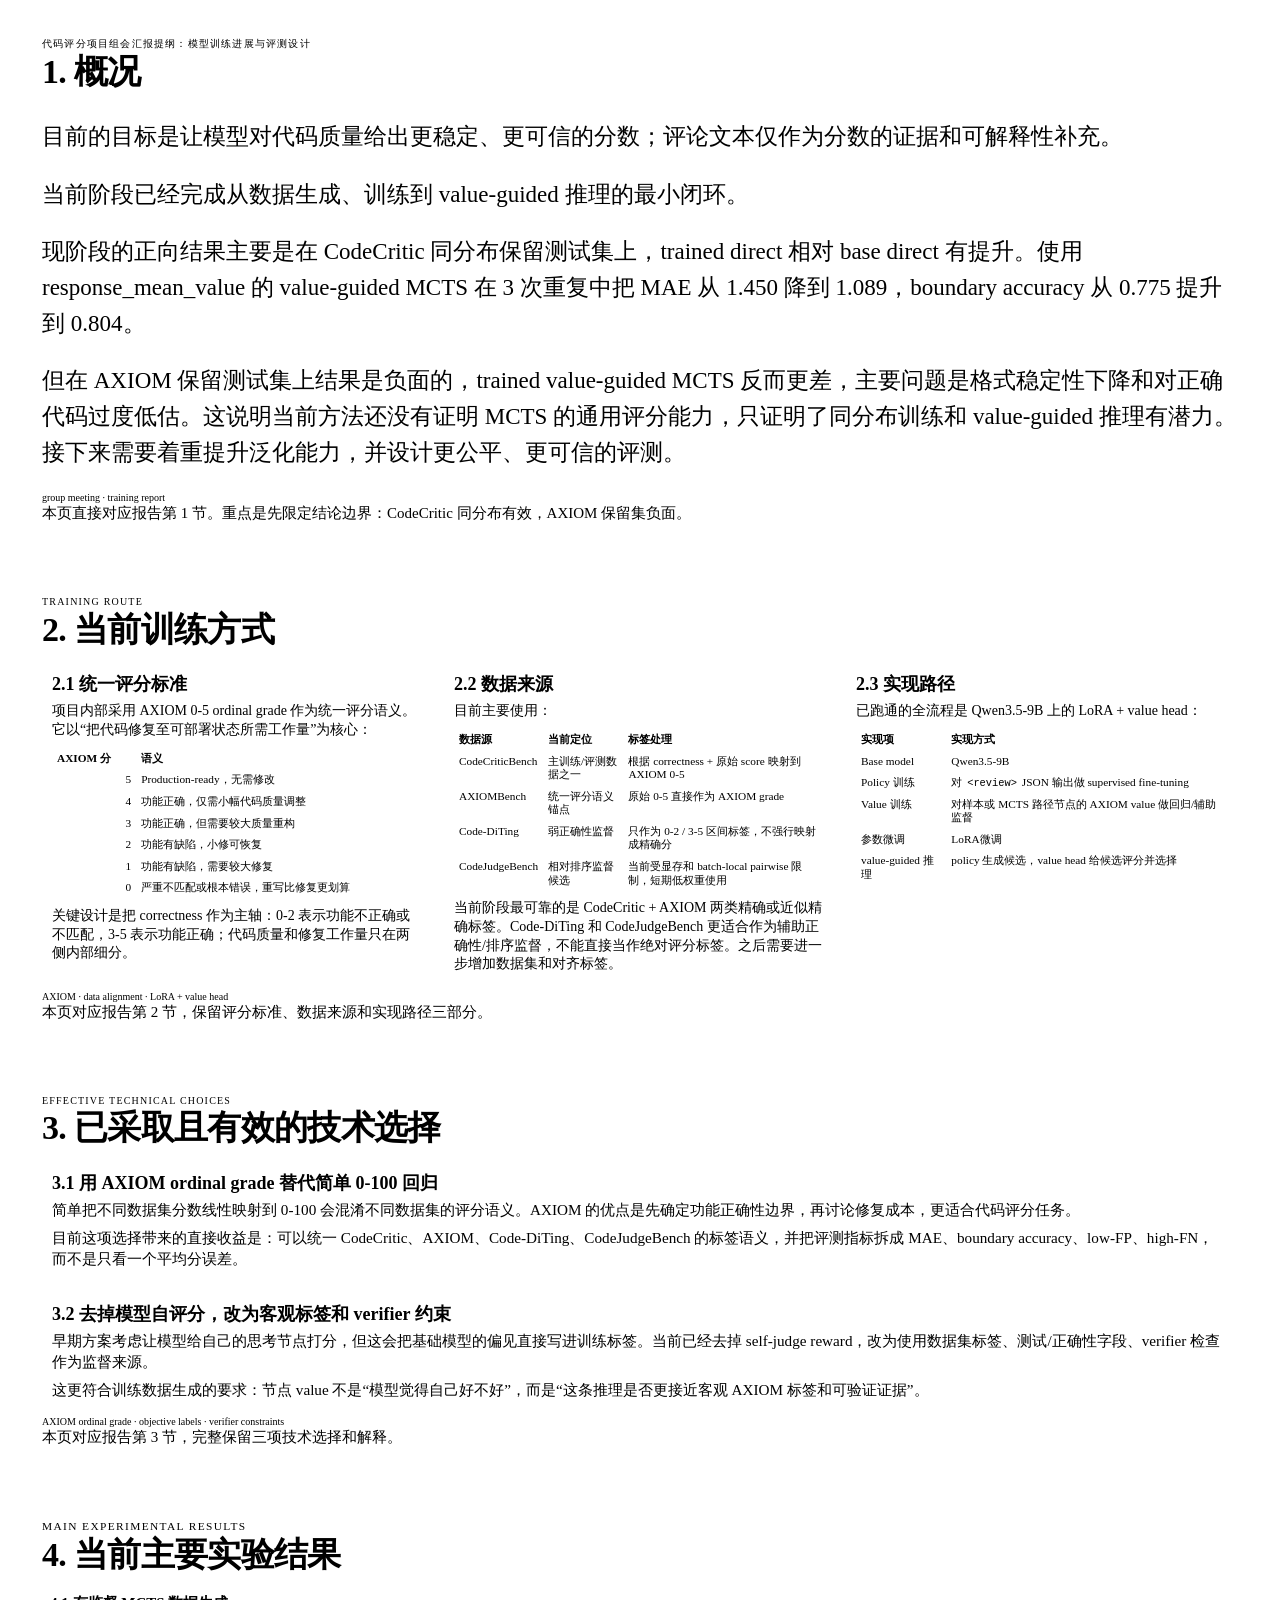
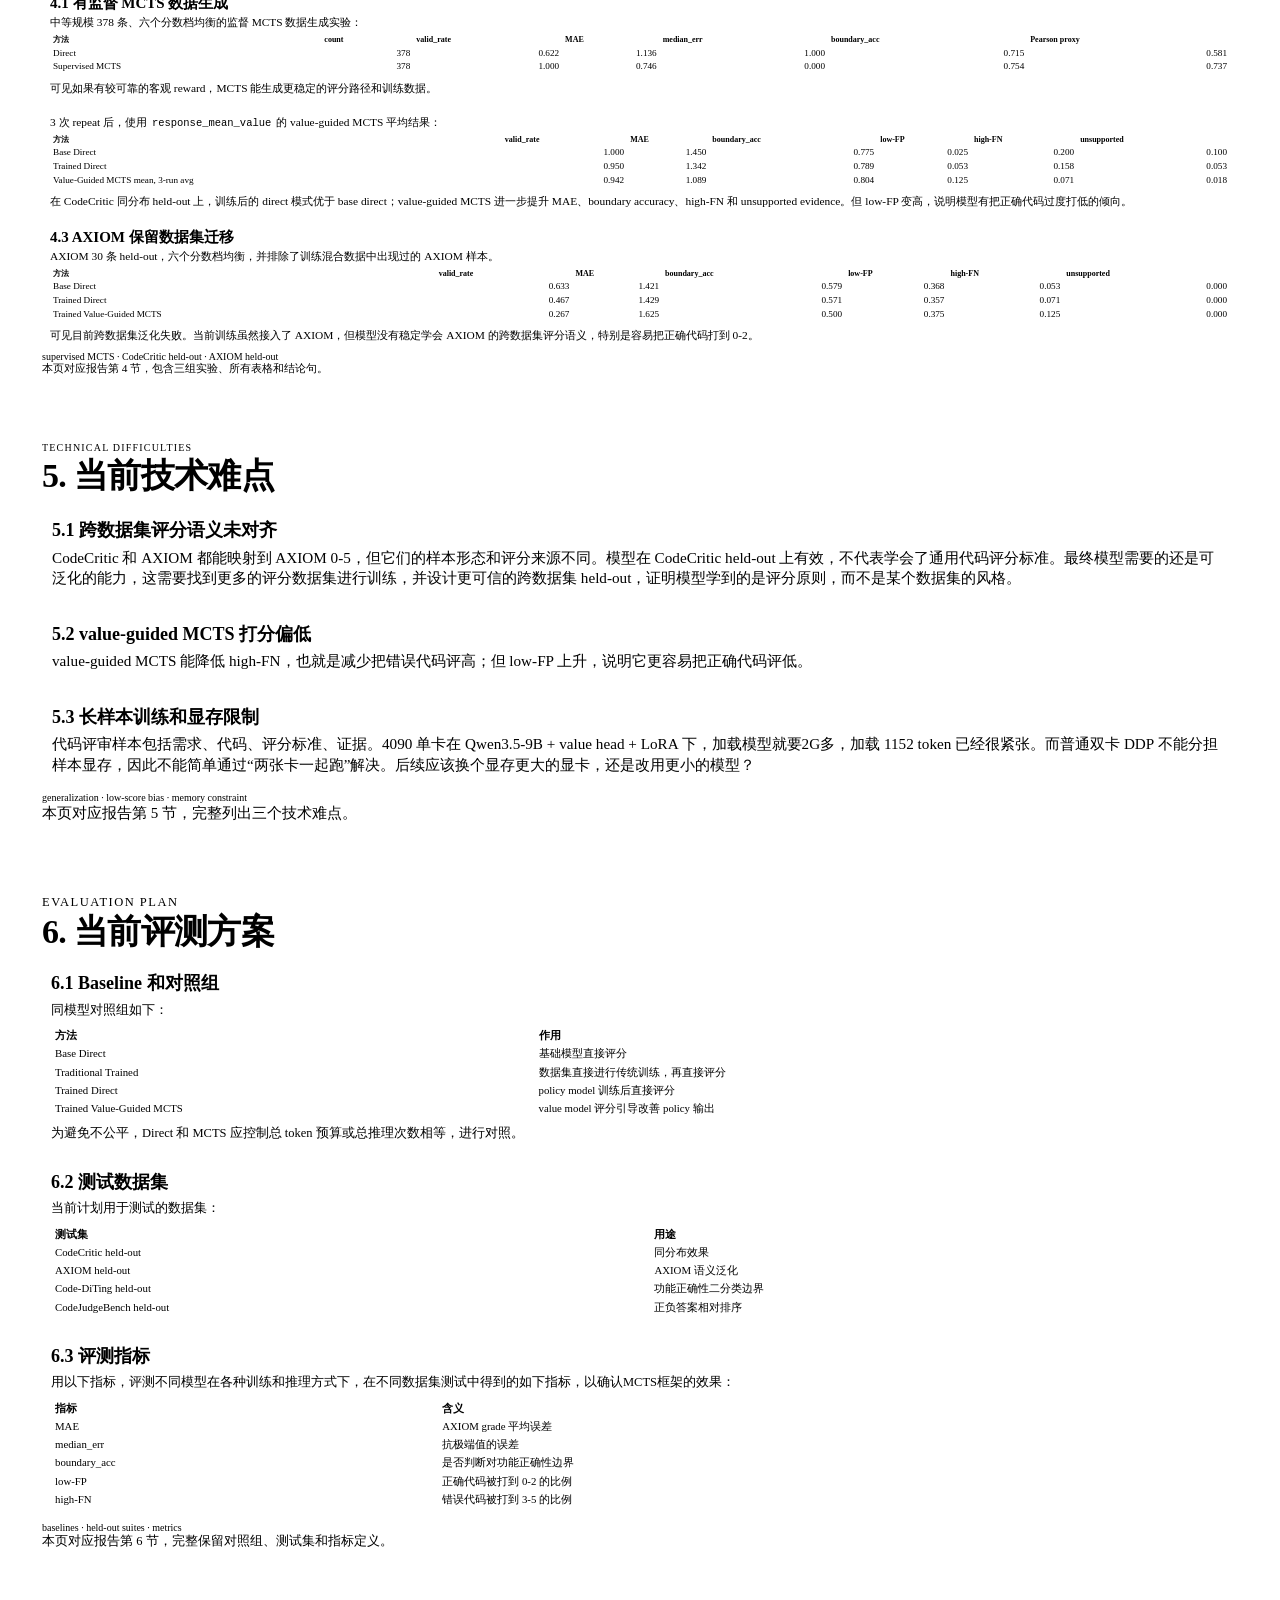
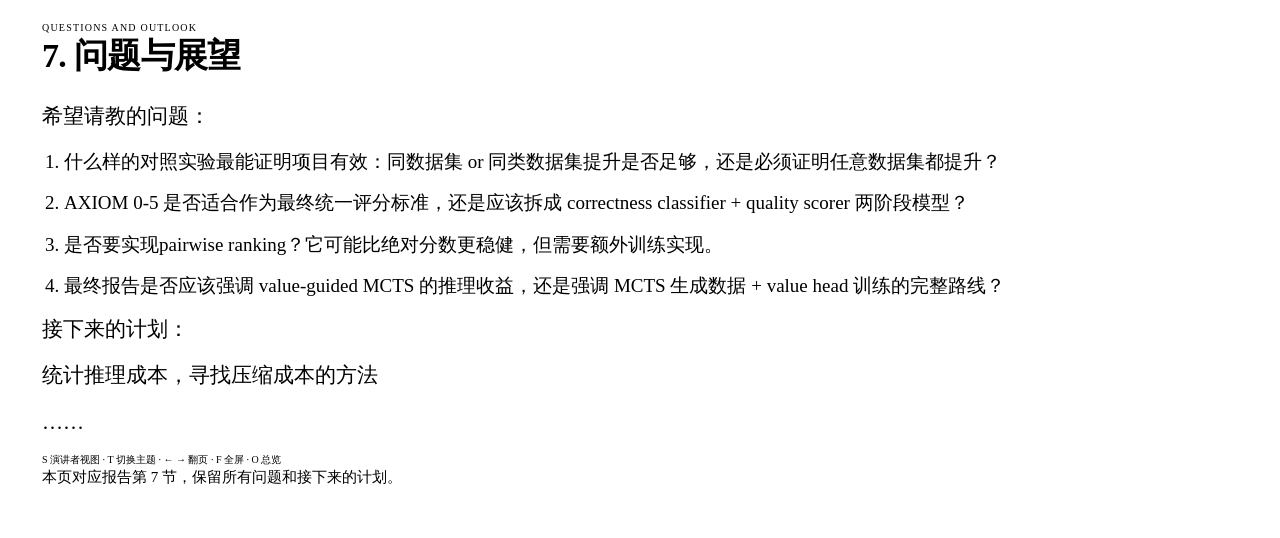
==== commit f5d50937: "docs: update group slides from report" ====
--- a/docs/group_meeting_slides_20260422/index.html
+++ b/docs/group_meeting_slides_20260422/index.html
@@ -19,19 +19,19 @@
       <h1>1. 概况</h1>
     </header>
     <main class="report-body section-1">
-      <p>目前的目标是让模型对代码质量给出更稳定、更可信的分数；评论文本主要作为分数的证据和可解释性补充。</p>
+      <p>目前的目标是让模型对代码质量给出更稳定、更可信的分数；评论文本仅作为分数的证据和可解释性补充。</p>
       <p>当前阶段已经完成从数据生成、训练到 value-guided 推理的最小闭环。</p>
-      <p>现阶段最明确的正向结果是在 CodeCritic 同分布保留测试集上，trained direct 相对 base direct 有提升，使用 response_mean_value 的 value-guided MCTS 在 3 次重复中进一步把 MAE 从 1.450 降到 1.089，boundary accuracy 从 0.775 提升到 0.804，unsupported evidence 从 0.100 降到 0.018。</p>
-      <p>但在 AXIOM 保留测试集上结果是负面的，trained value-guided MCTS 反而更差，主要问题是格式稳定性下降和对正确代码过度低估。这说明当前方法还没有证明通用评分能力，只证明了同分布训练和 value-guided 推理有潜力。接下来需要着重提升泛化能力，并设计更公平、更可信的评测。</p>
+      <p>现阶段的正向结果主要是在 CodeCritic 同分布保留测试集上，trained direct 相对 base direct 有提升。使用 response_mean_value 的 value-guided MCTS 在 3 次重复中把 MAE 从 1.450 降到 1.089，boundary accuracy 从 0.775 提升到 0.804。</p>
+      <p>但在 AXIOM 保留测试集上结果是负面的，trained value-guided MCTS 反而更差，主要问题是格式稳定性下降和对正确代码过度低估。这说明当前方法还没有证明 MCTS 的通用评分能力，只证明了同分布训练和 value-guided 推理有潜力。接下来需要着重提升泛化能力，并设计更公平、更可信的评测。</p>
     </main>
     <div class="deck-footer"><span>group meeting · training report</span><span class="slide-number" data-current="1" data-total="7"></span></div>
     <aside class="notes"><p>本页直接对应报告第 1 节。重点是先限定结论边界：CodeCritic 同分布有效，AXIOM 保留集负面。</p></aside>
   </section>
 
-  <section class="slide report-slide" data-title="2. 当前训练路线">
+  <section class="slide report-slide" data-title="2. 当前训练方式">
     <header class="report-header">
       <p class="kicker">training route</p>
-      <h1>2. 当前训练路线</h1>
+      <h1>2. 当前训练方式</h1>
     </header>
     <main class="report-body section-2 three-block">
       <div class="block">
@@ -66,14 +66,14 @@
       </div>
       <div class="block">
         <h2>2.3 实现路径</h2>
-        <p>已跑通的训练方式是 Qwen3.5-9B 上的 LoRA + value head：</p>
-        <table>
-          <thead><tr><th>项</th><th>当前实现</th></tr></thead>
+        <p>已跑通的全流程是 Qwen3.5-9B 上的 LoRA + value head：</p>
+        <table>
+          <thead><tr><th>实现项</th><th>实现方式</th></tr></thead>
           <tbody>
             <tr><td>Base model</td><td>Qwen3.5-9B</td></tr>
             <tr><td>Policy 训练</td><td>对 <code>&lt;review&gt;</code> JSON 输出做 supervised fine-tuning</td></tr>
             <tr><td>Value 训练</td><td>对样本或 MCTS 路径节点的 AXIOM value 做回归/辅助监督</td></tr>
-            <tr><td>参数微调</td><td>LoRA</td></tr>
+            <tr><td>参数微调</td><td>LoRA微调</td></tr>
             <tr><td>value-guided 推理</td><td>policy 生成候选，value head 给候选评分并选择</td></tr>
           </tbody>
         </table>
@@ -88,7 +88,7 @@
       <p class="kicker">effective technical choices</p>
       <h1>3. 已采取且有效的技术选择</h1>
     </header>
-    <main class="report-body section-3 three-block">
+    <main class="report-body section-3 rows-block">
       <div class="block">
         <h2>3.1 用 AXIOM ordinal grade 替代简单 0-100 回归</h2>
         <p>简单把不同数据集分数线性映射到 0-100 会混淆不同数据集的评分语义。AXIOM 的优点是先确定功能正确性边界，再讨论修复成本，更适合代码评分任务。</p>
@@ -99,13 +99,8 @@
         <p>早期方案考虑让模型给自己的思考节点打分，但这会把基础模型的偏见直接写进训练标签。当前已经去掉 self-judge reward，改为使用数据集标签、测试/正确性字段、verifier 检查作为监督来源。</p>
         <p>这更符合训练数据生成的要求：节点 value 不是“模型觉得自己好不好”，而是“这条推理是否更接近客观 AXIOM 标签和可验证证据”。</p>
       </div>
-      <div class="block">
-        <h2>3.3 verifier correction 改为 value-only</h2>
-        <p>我们尝试过让模型模仿 verifier 修正后的文本，但这种“突变式修正”容易伤害 policy 的自然输出。后来改成 value-only：如果 verifier 发现 unsupported evidence，不强迫 policy 学一段修正文案，只把该路径作为 value 负样本。</p>
-        <p>实验上，value-only verifier 对证据可靠性和功能边界有帮助，但对 MAE 不稳定。因此它适合作为质量约束，不应被包装成全面提升评分准确率的模块。</p>
-      </div>
-    </main>
-    <div class="deck-footer"><span>objective labels · verifier as value supervision</span><span class="slide-number" data-current="3" data-total="7"></span></div>
+    </main>
+    <div class="deck-footer"><span>AXIOM ordinal grade · objective labels · verifier constraints</span><span class="slide-number" data-current="3" data-total="7"></span></div>
     <aside class="notes"><p>本页对应报告第 3 节，完整保留三项技术选择和解释。</p></aside>
   </section>
 
@@ -114,7 +109,7 @@
       <p class="kicker">main experimental results</p>
       <h1>4. 当前主要实验结果</h1>
     </header>
-    <main class="report-body section-4 results-grid">
+    <main class="report-body section-4 results-rows">
       <div class="block">
         <h2>4.1 有监督 MCTS 数据生成</h2>
         <p>中等规模 378 条、六个分数档均衡的监督 MCTS 数据生成实验：</p>
@@ -128,16 +123,6 @@
         <p>可见如果有较可靠的客观 reward，MCTS 能生成更稳定的评分路径和训练数据。</p>
       </div>
       <div class="block">
-        <h2>4.2 CodeCritic held-out 上的训练和 value-guided 推理</h2>
-        <p>40 条 CodeCritic held-out 确定性评测：</p>
-        <table>
-          <thead><tr><th>方法</th><th>valid_rate</th><th>MAE</th><th>median_err</th><th>boundary_acc</th><th>low-FP</th><th>high-FN</th><th>unsupported</th></tr></thead>
-          <tbody>
-            <tr><td>Base Direct</td><td class="num">1.000</td><td class="num">1.450</td><td class="num">1.000</td><td class="num">0.775</td><td class="num">0.025</td><td class="num">0.200</td><td class="num">0.100</td></tr>
-            <tr><td>Trained Direct</td><td class="num">0.950</td><td class="num">1.342</td><td class="num">1.000</td><td class="num">0.789</td><td class="num">0.053</td><td class="num">0.158</td><td class="num">0.053</td></tr>
-            <tr><td>Value-Guided MCTS, old <code>last_value</code></td><td class="num">0.950</td><td class="num">1.316</td><td class="num">1.000</td><td class="num">0.737</td><td class="num">0.158</td><td class="num">0.105</td><td class="num">0.026</td></tr>
-          </tbody>
-        </table>
         <p>3 次 repeat 后，使用 <code>response_mean_value</code> 的 value-guided MCTS 平均结果：</p>
         <table>
           <thead><tr><th>方法</th><th>valid_rate</th><th>MAE</th><th>boundary_acc</th><th>low-FP</th><th>high-FN</th><th>unsupported</th></tr></thead>
@@ -150,9 +135,8 @@
         <p>在 CodeCritic 同分布 held-out 上，训练后的 direct 模式优于 base direct；value-guided MCTS 进一步提升 MAE、boundary accuracy、high-FN 和 unsupported evidence。但 low-FP 变高，说明模型有把正确代码过度打低的倾向。</p>
       </div>
       <div class="block">
-        <h2>4.3 AXIOM 跨数据集 held-out 负结果</h2>
+        <h2>4.3 AXIOM 保留数据集迁移</h2>
         <p>AXIOM 30 条 held-out，六个分数档均衡，并排除了训练混合数据中出现过的 AXIOM 样本。</p>
-        <p>严格 <code>&lt;review&gt;</code> JSON 解析：</p>
         <table>
           <thead><tr><th>方法</th><th>valid_rate</th><th>MAE</th><th>boundary_acc</th><th>low-FP</th><th>high-FN</th><th>unsupported</th></tr></thead>
           <tbody>
@@ -161,15 +145,6 @@
             <tr><td>Trained Value-Guided MCTS</td><td class="num">0.267</td><td class="num">1.625</td><td class="num">0.500</td><td class="num">0.375</td><td class="num">0.125</td><td class="num">0.000</td></tr>
           </tbody>
         </table>
-        <p>宽松解析，即只要输出中能抽到 <code>"axiom_grade": N</code> 就计入：</p>
-        <table>
-          <thead><tr><th>方法</th><th>parsed</th><th>MAE</th><th>boundary_acc</th><th>low-FP</th><th>high-FN</th></tr></thead>
-          <tbody>
-            <tr><td>Base Direct</td><td class="num">28/30</td><td class="num">1.321</td><td class="num">0.607</td><td class="num">0.357</td><td class="num">0.036</td></tr>
-            <tr><td>Trained Direct</td><td class="num">26/30</td><td class="num">1.615</td><td class="num">0.577</td><td class="num">0.385</td><td class="num">0.038</td></tr>
-            <tr><td>Trained Value-Guided MCTS</td><td class="num">29/30</td><td class="num">1.966</td><td class="num">0.448</td><td class="num">0.483</td><td class="num">0.069</td></tr>
-          </tbody>
-        </table>
         <p>可见目前跨数据集泛化失败。当前训练虽然接入了 AXIOM，但模型没有稳定学会 AXIOM 的跨数据集评分语义，特别是容易把正确代码打到 0-2。</p>
       </div>
     </main>
@@ -182,24 +157,21 @@
       <p class="kicker">technical difficulties</p>
       <h1>5. 当前技术难点</h1>
     </header>
-    <main class="report-body section-5 three-block">
+    <main class="report-body section-5 rows-block">
       <div class="block">
         <h2>5.1 跨数据集评分语义未对齐</h2>
-        <p>CodeCritic 和 AXIOM 都能映射到 AXIOM 0-5，但它们的样本形态和评分来源不同。模型在 CodeCritic held-out 上有效，不代表学会了通用代码评分标准。</p>
-        <p>最终模型需要的还是可泛化的能力，这需要找到更多的评分数据集进行训练，并设计更可信的跨数据集 held-out，证明模型学到的是评分原则，而不是某个数据集的风格。</p>
-      </div>
-      <div class="block">
-        <h2>5.2 value-guided MCTS 有保守偏置</h2>
-        <p>value-guided MCTS 能降低 high-FN，也就是减少把错误代码评高；但 low-FP 上升，说明它更容易把正确代码评低。这与代码评分中的风险偏好有关：安全场景可能更接受保守，但评分任务需要校准。</p>
-        <p>代码质量评分应该优化 MAE、boundary accuracy，还是应该更重视 high-FN/low-FP 的非对称风险？</p>
+        <p>CodeCritic 和 AXIOM 都能映射到 AXIOM 0-5，但它们的样本形态和评分来源不同。模型在 CodeCritic held-out 上有效，不代表学会了通用代码评分标准。最终模型需要的还是可泛化的能力，这需要找到更多的评分数据集进行训练，并设计更可信的跨数据集 held-out，证明模型学到的是评分原则，而不是某个数据集的风格。</p>
+      </div>
+      <div class="block">
+        <h2>5.2 value-guided MCTS 打分偏低</h2>
+        <p>value-guided MCTS 能降低 high-FN，也就是减少把错误代码评高；但 low-FP 上升，说明它更容易把正确代码评低。</p>
       </div>
       <div class="block">
         <h2>5.3 长样本训练和显存限制</h2>
-        <p>代码评审样本天然长，包括需求、代码、评分标准、证据。4090 单卡在 Qwen3.5-9B + value head + LoRA 下，对 1152 token 已经很紧张。普通双卡 DDP 不能合并单样本显存，因此不能简单通过“两张卡一起跑”解决。</p>
-        <p>后续应该换个显存更大的显卡，还是改用更小的模型？</p>
-      </div>
-    </main>
-    <div class="deck-footer"><span>generalization · conservative bias · memory constraint</span><span class="slide-number" data-current="5" data-total="7"></span></div>
+        <p>代码评审样本包括需求、代码、评分标准、证据。4090 单卡在 Qwen3.5-9B + value head + LoRA 下，加载模型就要2G多，加载 1152 token 已经很紧张。而普通双卡 DDP 不能分担样本显存，因此不能简单通过“两张卡一起跑”解决。后续应该换个显存更大的显卡，还是改用更小的模型？</p>
+      </div>
+    </main>
+    <div class="deck-footer"><span>generalization · low-score bias · memory constraint</span><span class="slide-number" data-current="5" data-total="7"></span></div>
     <aside class="notes"><p>本页对应报告第 5 节，完整列出三个技术难点。</p></aside>
   </section>
 
@@ -208,53 +180,47 @@
       <p class="kicker">evaluation plan</p>
       <h1>6. 当前评测方案</h1>
     </header>
-    <main class="report-body section-6 three-block">
+    <main class="report-body section-6 rows-block">
       <div class="block">
         <h2>6.1 Baseline 和对照组</h2>
-        <p>建议固定以下对照：</p>
+        <p>同模型对照组如下：</p>
         <table>
           <thead><tr><th>方法</th><th>作用</th></tr></thead>
           <tbody>
-            <tr><td>Base Direct</td><td>基础模型直接评分，是最重要 baseline</td></tr>
-            <tr><td>Trained Direct</td><td>检验训练本身是否有效</td></tr>
-            <tr><td>Base MCTS / Self-MCTS</td><td>检验不训练时搜索是否有效，可作为辅助</td></tr>
-            <tr><td>Trained Value-Guided MCTS</td><td>检验 value model 是否能改善 policy 输出</td></tr>
-            <tr><td>Oracle/Supervised MCTS 数据生成</td><td>只证明数据生成机制上限，不作为部署对照</td></tr>
-          </tbody>
-        </table>
-        <p>为避免不公平，Direct 和 MCTS 应尽量控制总 token 预算或总推理次数；如果 MCTS 多采样，就需要增加 direct 多采样 rerank baseline。</p>
-      </div>
-      <div class="block">
-        <h2>6.2 数据集拆分</h2>
-        <p>建议建立固定评测套件：</p>
+            <tr><td>Base Direct</td><td>基础模型直接评分</td></tr>
+            <tr><td>Traditional Trained</td><td>数据集直接进行传统训练，再直接评分</td></tr>
+            <tr><td>Trained Direct</td><td>policy model 训练后直接评分</td></tr>
+            <tr><td>Trained Value-Guided MCTS</td><td>value model 评分引导改善 policy 输出</td></tr>
+          </tbody>
+        </table>
+        <p>为避免不公平，Direct 和 MCTS 应控制总 token 预算或总推理次数相等，进行对照。</p>
+      </div>
+      <div class="block">
+        <h2>6.2 测试数据集</h2>
+        <p>当前计划用于测试的数据集：</p>
         <table>
           <thead><tr><th>测试集</th><th>用途</th></tr></thead>
           <tbody>
             <tr><td>CodeCritic held-out</td><td>同分布效果</td></tr>
-            <tr><td>AXIOM held-out</td><td>跨数据集、AXIOM 语义泛化</td></tr>
+            <tr><td>AXIOM held-out</td><td>AXIOM 语义泛化</td></tr>
             <tr><td>Code-DiTing held-out</td><td>功能正确性二分类边界</td></tr>
             <tr><td>CodeJudgeBench held-out</td><td>正负答案相对排序</td></tr>
           </tbody>
         </table>
-        <p>每次训练都报告同一套指标，避免只展示有利数据集。</p>
       </div>
       <div class="block">
         <h2>6.3 评测指标</h2>
-        <table>
-          <thead><tr><th>指标</th><th>目的</th></tr></thead>
-          <tbody>
-            <tr><td>valid_rate</td><td>格式可用性</td></tr>
+        <p>用以下指标，评测不同模型在各种训练和推理方式下，在不同数据集测试中得到的如下指标，以确认MCTS框架的效果：</p>
+        <table>
+          <thead><tr><th>指标</th><th>含义</th></tr></thead>
+          <tbody>
             <tr><td>MAE</td><td>AXIOM grade 平均误差</td></tr>
             <tr><td>median_err</td><td>抗极端值的误差</td></tr>
             <tr><td>boundary_acc</td><td>是否判断对功能正确性边界</td></tr>
             <tr><td>low-FP</td><td>正确代码被打到 0-2 的比例</td></tr>
             <tr><td>high-FN</td><td>错误代码被打到 3-5 的比例</td></tr>
-            <tr><td>unsupported</td><td>评论证据被 verifier 判定无依据的比例</td></tr>
-            <tr><td>pairwise_acc</td><td>正样本分数是否高于负样本</td></tr>
-            <tr><td>repeat std</td><td>多 seed 稳定性</td></tr>
-          </tbody>
-        </table>
-        <p>其中 boundary_acc、low-FP、high-FN 对代码评分比纯 MAE 更重要，因为 AXIOM 的核心是 correctness boundary。</p>
+          </tbody>
+        </table>
       </div>
     </main>
     <div class="deck-footer"><span>baselines · held-out suites · metrics</span><span class="slide-number" data-current="6" data-total="7"></span></div>
@@ -269,7 +235,7 @@
     <main class="report-body section-7">
       <p>希望请教的问题：</p>
       <ol>
-        <li>什么样的对照实验最能证明项目有效：同数据集 or 同类数据集提升是否足够，还是必须跨数据集也提升？</li>
+        <li>什么样的对照实验最能证明项目有效：同数据集 or 同类数据集提升是否足够，还是必须证明任意数据集都提升？</li>
         <li>AXIOM 0-5 是否适合作为最终统一评分标准，还是应该拆成 correctness classifier + quality scorer 两阶段模型？</li>
         <li>是否要实现pairwise ranking？它可能比绝对分数更稳健，但需要额外训练实现。</li>
         <li>最终报告是否应该强调 value-guided MCTS 的推理收益，还是强调 MCTS 生成数据 + value head 训练的完整路线？</li>
--- a/docs/group_meeting_slides_20260422/style.css
+++ b/docs/group_meeting_slides_20260422/style.css
@@ -62,6 +62,12 @@
 .dense-report .three-block {
   display: grid;
   grid-template-columns: repeat(3, minmax(0, 1fr));
+  gap: 10px;
+}
+
+.dense-report .rows-block {
+  display: grid;
+  grid-template-columns: 1fr;
   gap: 10px;
 }
 
@@ -134,62 +140,62 @@
 
 .dense-report .section-3 h2,
 .dense-report .section-5 h2 {
-  font-size: 19px;
-  margin-bottom: 10px;
+  font-size: 18px;
+  margin-bottom: 6px;
 }
 
 .dense-report .section-3 p,
 .dense-report .section-5 p {
-  font-size: 17px;
-  line-height: 1.45;
-  margin-bottom: 12px;
-}
-
-.dense-report .results-grid {
+  font-size: 15.2px;
+  line-height: 1.36;
+  margin-bottom: 7px;
+}
+
+.dense-report .results-rows {
   display: grid;
-  grid-template-columns: 1fr 1.2fr 1.18fr;
-  gap: 8px;
+  grid-template-columns: 1fr;
+  gap: 7px;
 }
 
 .dense-report .results-slide .block {
-  padding: 7px 8px;
+  padding: 5px 8px;
 }
 
 .dense-report .results-slide h2 {
-  font-size: 15.5px;
-  margin-bottom: 5px;
+  font-size: 15px;
+  margin-bottom: 3px;
 }
 
 .dense-report .results-slide p {
-  font-size: 12px;
-  line-height: 1.26;
-  margin-bottom: 5px;
+  font-size: 11.4px;
+  line-height: 1.18;
+  margin-bottom: 3px;
 }
 
 .dense-report .results-slide th,
 .dense-report .results-slide td {
-  font-size: 9.8px;
-  line-height: 1.1;
-  padding: 2.5px 3px;
+  font-size: 9.2px;
+  line-height: 1.05;
+  padding: 2px 3px;
 }
 
 .dense-report .results-slide th {
-  font-size: 8.6px;
+  font-size: 8px;
 }
 
 .dense-report .eval-slide .block {
-  padding: 8px 9px;
+  padding: 6px 9px;
 }
 
 .dense-report .eval-slide th,
 .dense-report .eval-slide td {
-  font-size: 11px;
-  line-height: 1.16;
-  padding: 3.5px 4px;
+  font-size: 10.8px;
+  line-height: 1.13;
+  padding: 3px 4px;
 }
 
 .dense-report .eval-slide p {
-  font-size: 13px;
+  font-size: 12.5px;
 }
 
 .dense-report .section-7 {
@@ -225,7 +231,8 @@
     padding: 22px 24px 32px;
   }
   .dense-report .three-block,
-  .dense-report .results-grid {
+  .dense-report .results-rows,
+  .dense-report .rows-block {
     grid-template-columns: 1fr;
   }
 }
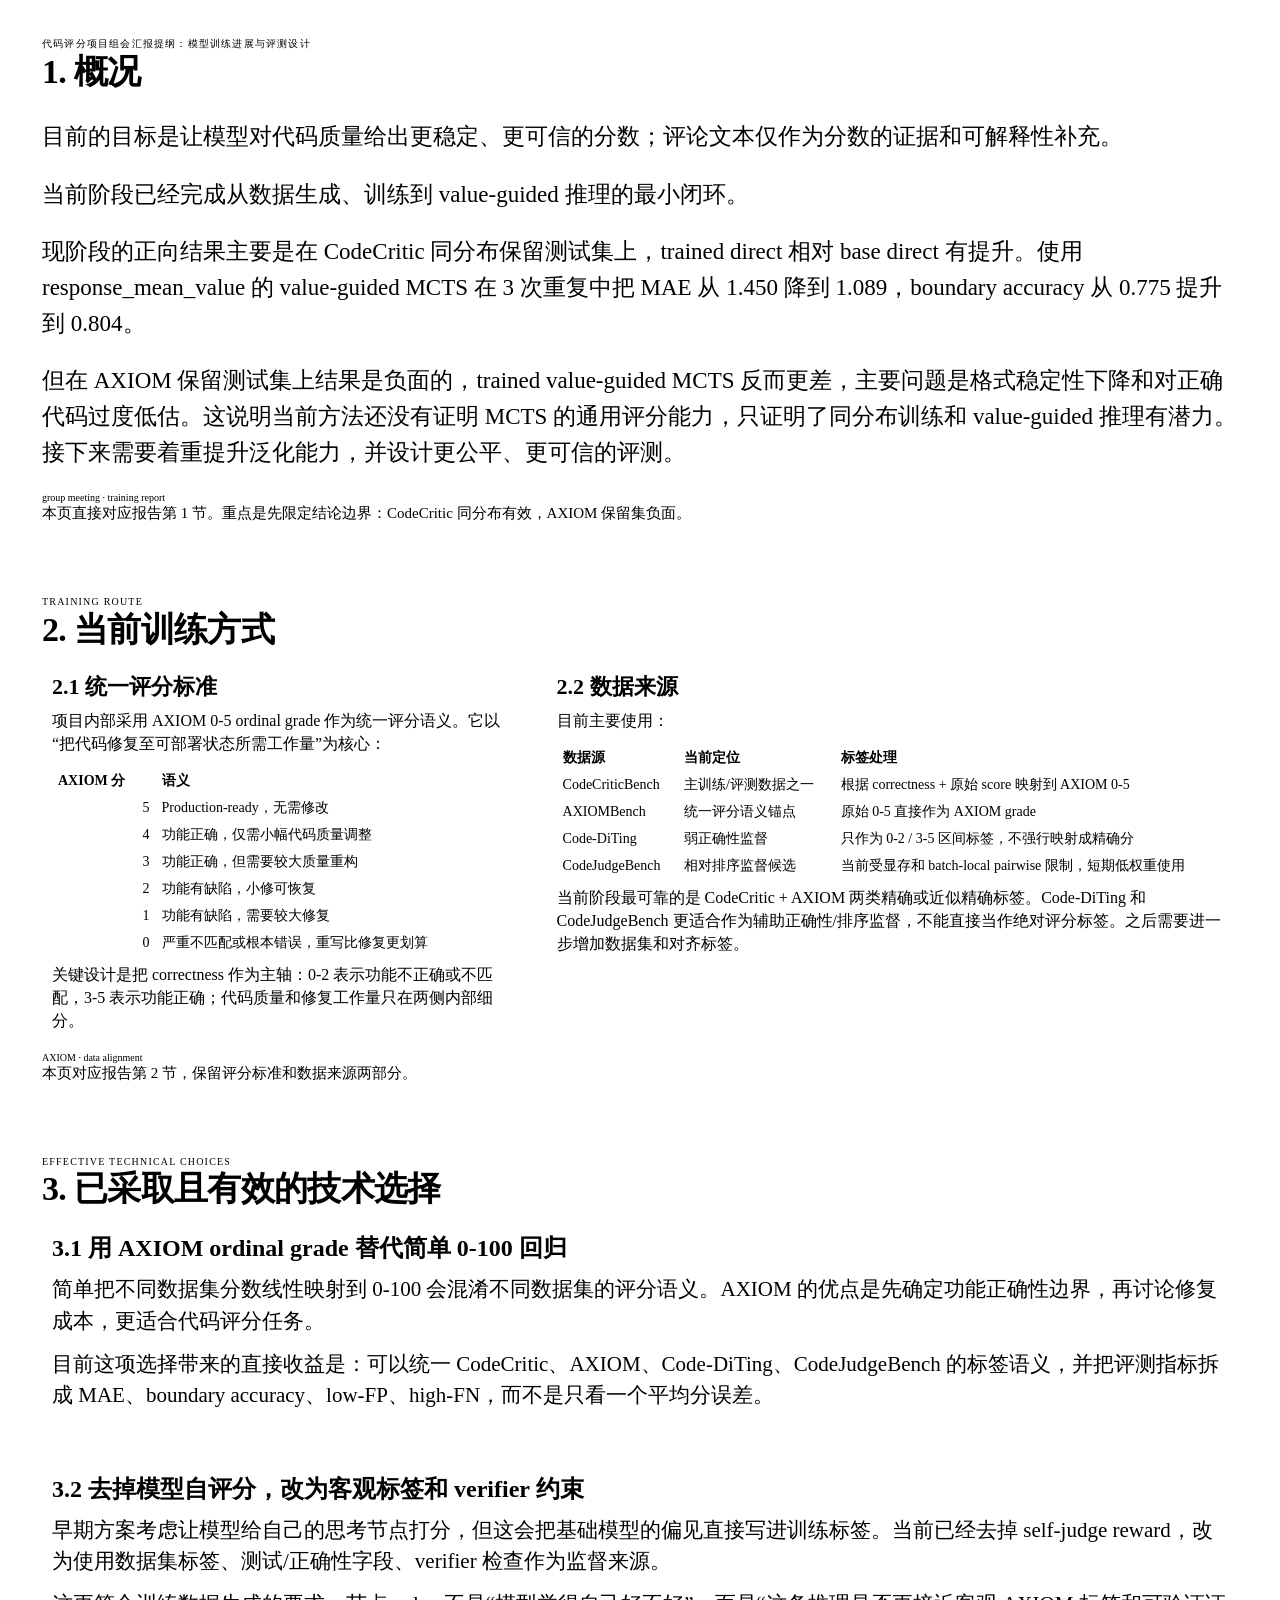
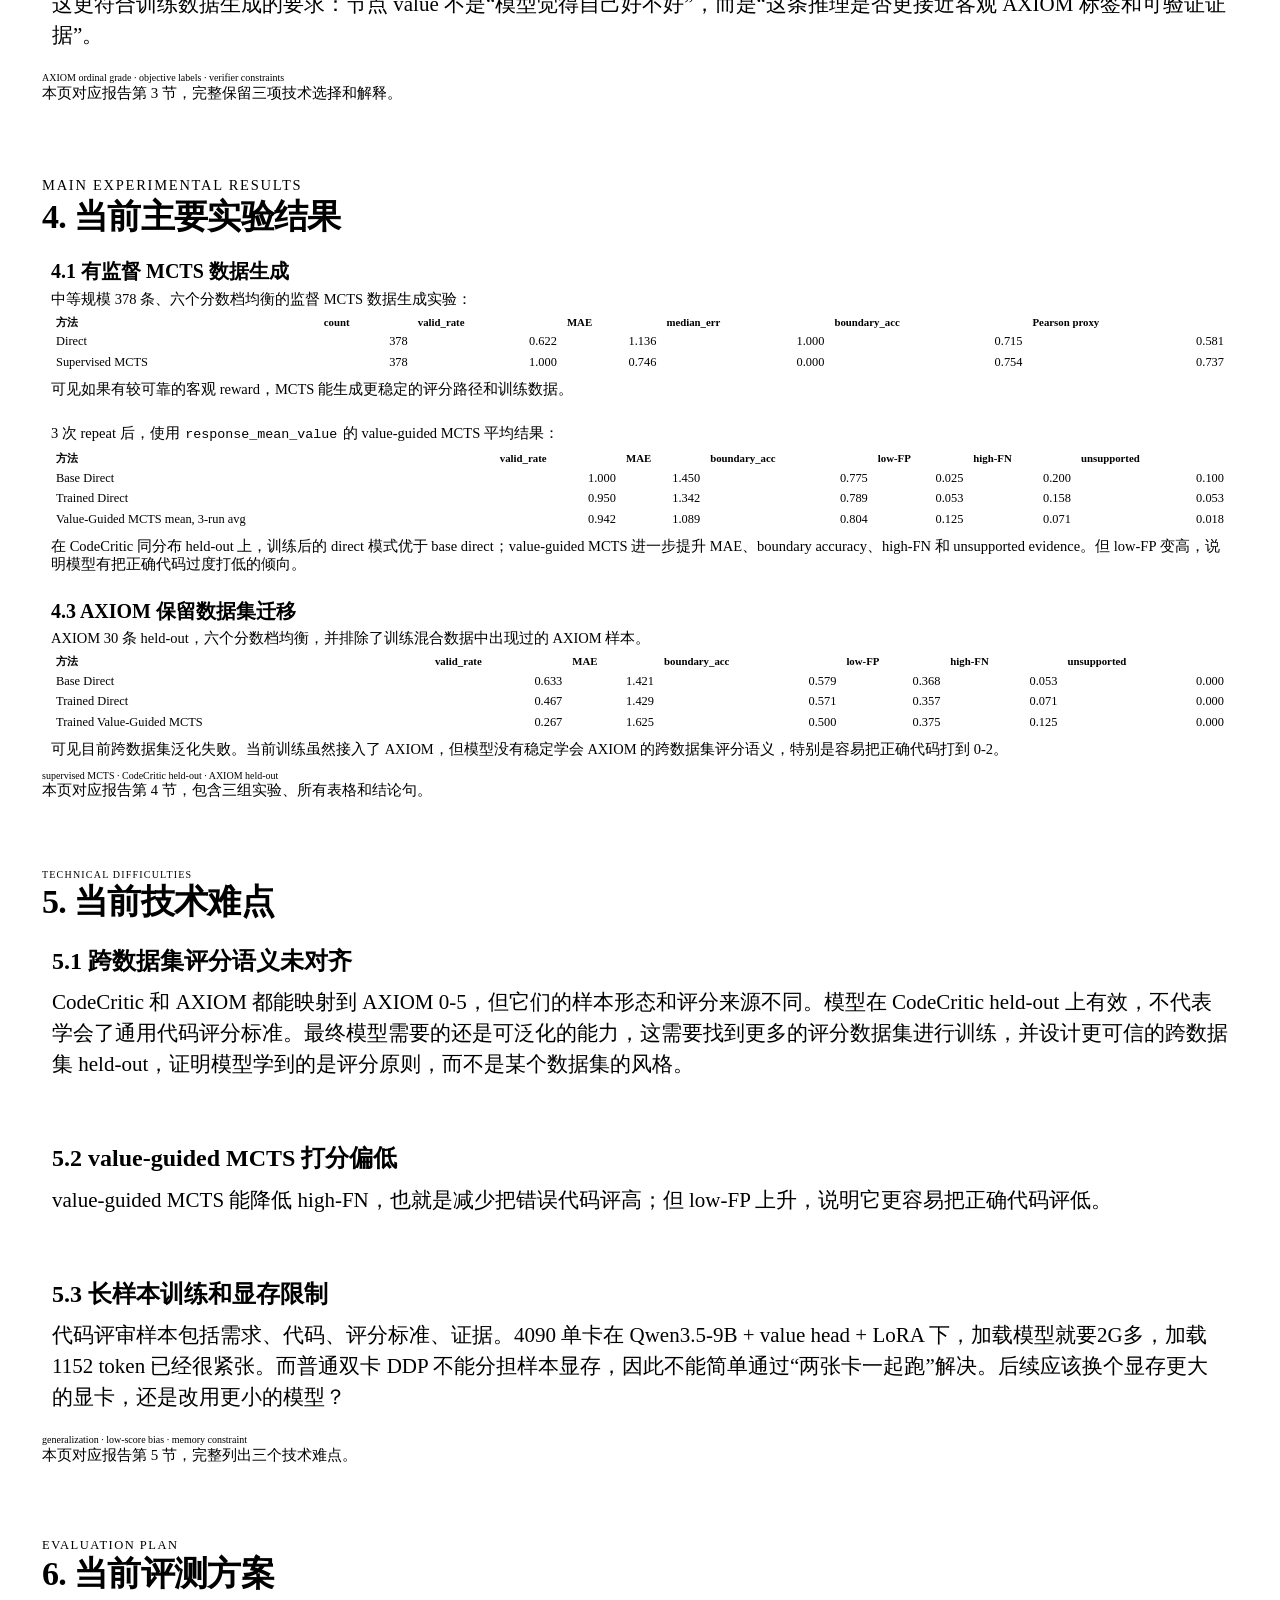
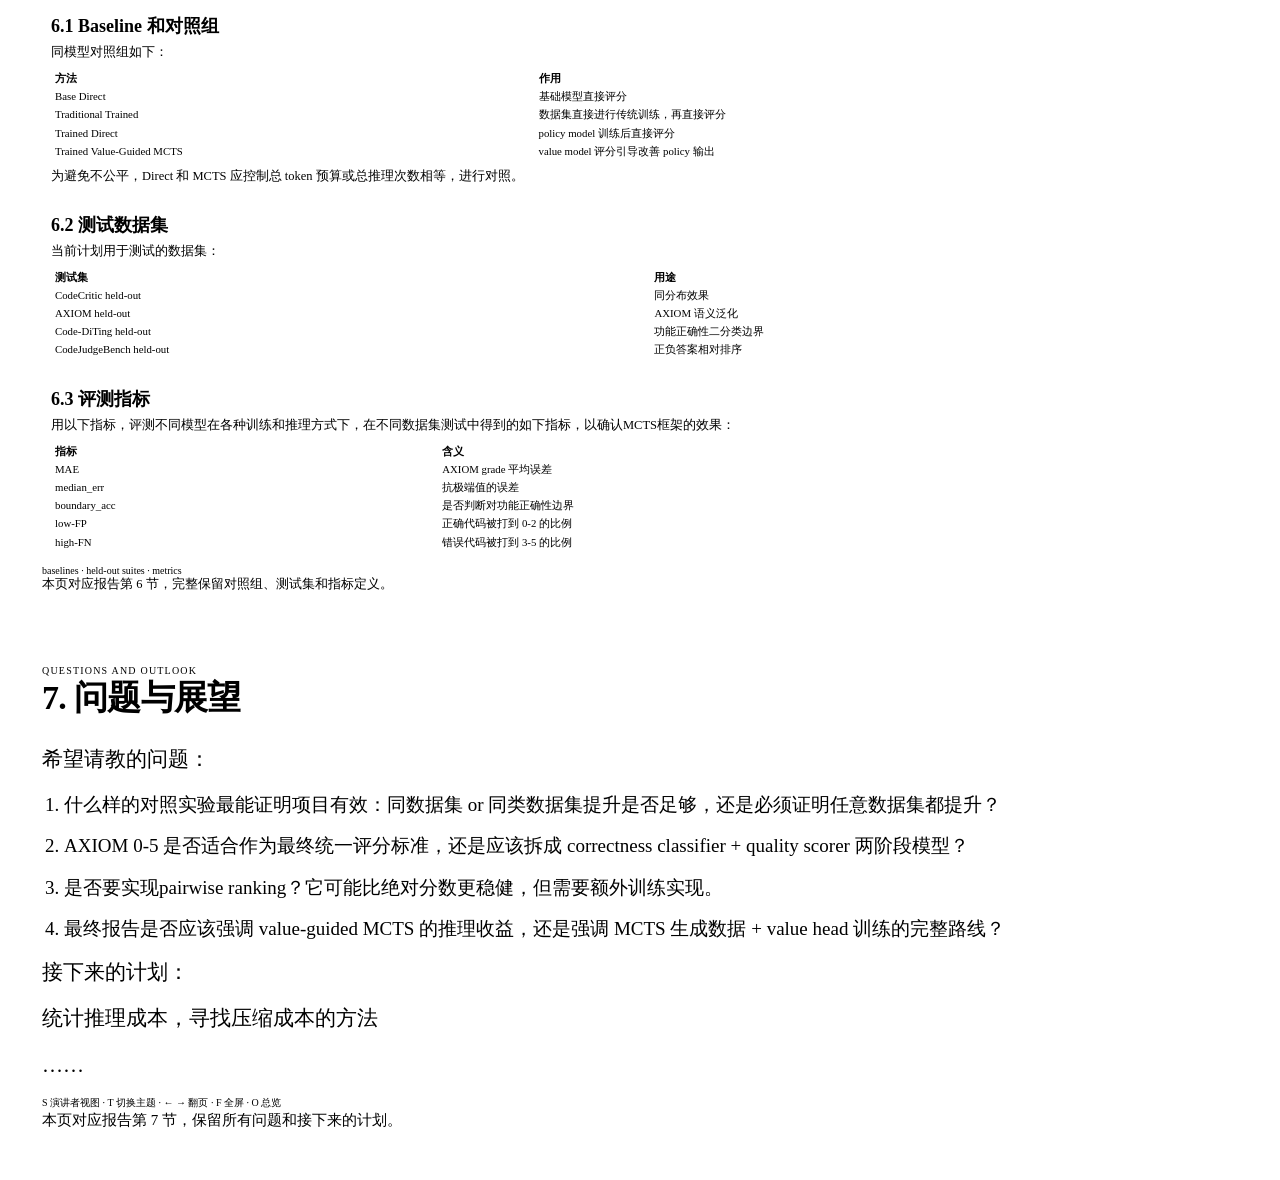
==== commit 14ec2e45: "docs: refine group slide layout" ====
--- a/docs/group_meeting_slides_20260422/index.html
+++ b/docs/group_meeting_slides_20260422/index.html
@@ -33,7 +33,7 @@
       <p class="kicker">training route</p>
       <h1>2. 当前训练方式</h1>
     </header>
-    <main class="report-body section-2 three-block">
+    <main class="report-body section-2 two-block">
       <div class="block">
         <h2>2.1 统一评分标准</h2>
         <p>项目内部采用 AXIOM 0-5 ordinal grade 作为统一评分语义。它以“把代码修复至可部署状态所需工作量”为核心：</p>
@@ -64,23 +64,9 @@
         </table>
         <p>当前阶段最可靠的是 CodeCritic + AXIOM 两类精确或近似精确标签。Code-DiTing 和 CodeJudgeBench 更适合作为辅助正确性/排序监督，不能直接当作绝对评分标签。之后需要进一步增加数据集和对齐标签。</p>
       </div>
-      <div class="block">
-        <h2>2.3 实现路径</h2>
-        <p>已跑通的全流程是 Qwen3.5-9B 上的 LoRA + value head：</p>
-        <table>
-          <thead><tr><th>实现项</th><th>实现方式</th></tr></thead>
-          <tbody>
-            <tr><td>Base model</td><td>Qwen3.5-9B</td></tr>
-            <tr><td>Policy 训练</td><td>对 <code>&lt;review&gt;</code> JSON 输出做 supervised fine-tuning</td></tr>
-            <tr><td>Value 训练</td><td>对样本或 MCTS 路径节点的 AXIOM value 做回归/辅助监督</td></tr>
-            <tr><td>参数微调</td><td>LoRA微调</td></tr>
-            <tr><td>value-guided 推理</td><td>policy 生成候选，value head 给候选评分并选择</td></tr>
-          </tbody>
-        </table>
-      </div>
-    </main>
-    <div class="deck-footer"><span>AXIOM · data alignment · LoRA + value head</span><span class="slide-number" data-current="2" data-total="7"></span></div>
-    <aside class="notes"><p>本页对应报告第 2 节，保留评分标准、数据来源和实现路径三部分。</p></aside>
+    </main>
+    <div class="deck-footer"><span>AXIOM · data alignment</span><span class="slide-number" data-current="2" data-total="7"></span></div>
+    <aside class="notes"><p>本页对应报告第 2 节，保留评分标准和数据来源两部分。</p></aside>
   </section>
 
   <section class="slide report-slide" data-title="3. 已采取且有效的技术选择">
@@ -88,7 +74,7 @@
       <p class="kicker">effective technical choices</p>
       <h1>3. 已采取且有效的技术选择</h1>
     </header>
-    <main class="report-body section-3 rows-block">
+    <main class="report-body section-3 rows-block report-loose">
       <div class="block">
         <h2>3.1 用 AXIOM ordinal grade 替代简单 0-100 回归</h2>
         <p>简单把不同数据集分数线性映射到 0-100 会混淆不同数据集的评分语义。AXIOM 的优点是先确定功能正确性边界，再讨论修复成本，更适合代码评分任务。</p>
@@ -157,7 +143,7 @@
       <p class="kicker">technical difficulties</p>
       <h1>5. 当前技术难点</h1>
     </header>
-    <main class="report-body section-5 rows-block">
+    <main class="report-body section-5 rows-block report-loose">
       <div class="block">
         <h2>5.1 跨数据集评分语义未对齐</h2>
         <p>CodeCritic 和 AXIOM 都能映射到 AXIOM 0-5，但它们的样本形态和评分来源不同。模型在 CodeCritic held-out 上有效，不代表学会了通用代码评分标准。最终模型需要的还是可泛化的能力，这需要找到更多的评分数据集进行训练，并设计更可信的跨数据集 held-out，证明模型学到的是评分原则，而不是某个数据集的风格。</p>
--- a/docs/group_meeting_slides_20260422/style.css
+++ b/docs/group_meeting_slides_20260422/style.css
@@ -65,10 +65,20 @@
   gap: 10px;
 }
 
+.dense-report .two-block {
+  display: grid;
+  grid-template-columns: 0.95fr 1.35fr;
+  gap: 18px;
+}
+
 .dense-report .rows-block {
   display: grid;
   grid-template-columns: 1fr;
   gap: 10px;
+}
+
+.dense-report .report-loose {
+  gap: 34px;
 }
 
 .dense-report table {
@@ -134,21 +144,33 @@
 
 .dense-report .section-2 th,
 .dense-report .section-2 td {
-  font-size: 11.3px;
-  line-height: 1.2;
+  font-size: 14px;
+  line-height: 1.22;
+  padding: 5px 6px;
+}
+
+.dense-report .section-2 h2 {
+  font-size: 22px;
+  margin-bottom: 10px;
+}
+
+.dense-report .section-2 p {
+  font-size: 16px;
+  line-height: 1.42;
+  margin-bottom: 11px;
 }
 
 .dense-report .section-3 h2,
 .dense-report .section-5 h2 {
-  font-size: 18px;
-  margin-bottom: 6px;
+  font-size: 24px;
+  margin-bottom: 12px;
 }
 
 .dense-report .section-3 p,
 .dense-report .section-5 p {
-  font-size: 15.2px;
-  line-height: 1.36;
-  margin-bottom: 7px;
+  font-size: 21px;
+  line-height: 1.48;
+  margin-bottom: 12px;
 }
 
 .dense-report .results-rows {
@@ -158,29 +180,29 @@
 }
 
 .dense-report .results-slide .block {
-  padding: 5px 8px;
+  padding: 7px 9px;
 }
 
 .dense-report .results-slide h2 {
-  font-size: 15px;
-  margin-bottom: 3px;
+  font-size: 20px;
+  margin-bottom: 6px;
 }
 
 .dense-report .results-slide p {
-  font-size: 11.4px;
-  line-height: 1.18;
-  margin-bottom: 3px;
+  font-size: 14.5px;
+  line-height: 1.26;
+  margin-bottom: 5px;
 }
 
 .dense-report .results-slide th,
 .dense-report .results-slide td {
-  font-size: 9.2px;
-  line-height: 1.05;
-  padding: 2px 3px;
+  font-size: 12.4px;
+  line-height: 1.16;
+  padding: 3px 5px;
 }
 
 .dense-report .results-slide th {
-  font-size: 8px;
+  font-size: 10.8px;
 }
 
 .dense-report .eval-slide .block {
@@ -231,6 +253,7 @@
     padding: 22px 24px 32px;
   }
   .dense-report .three-block,
+  .dense-report .two-block,
   .dense-report .results-rows,
   .dense-report .rows-block {
     grid-template-columns: 1fr;
